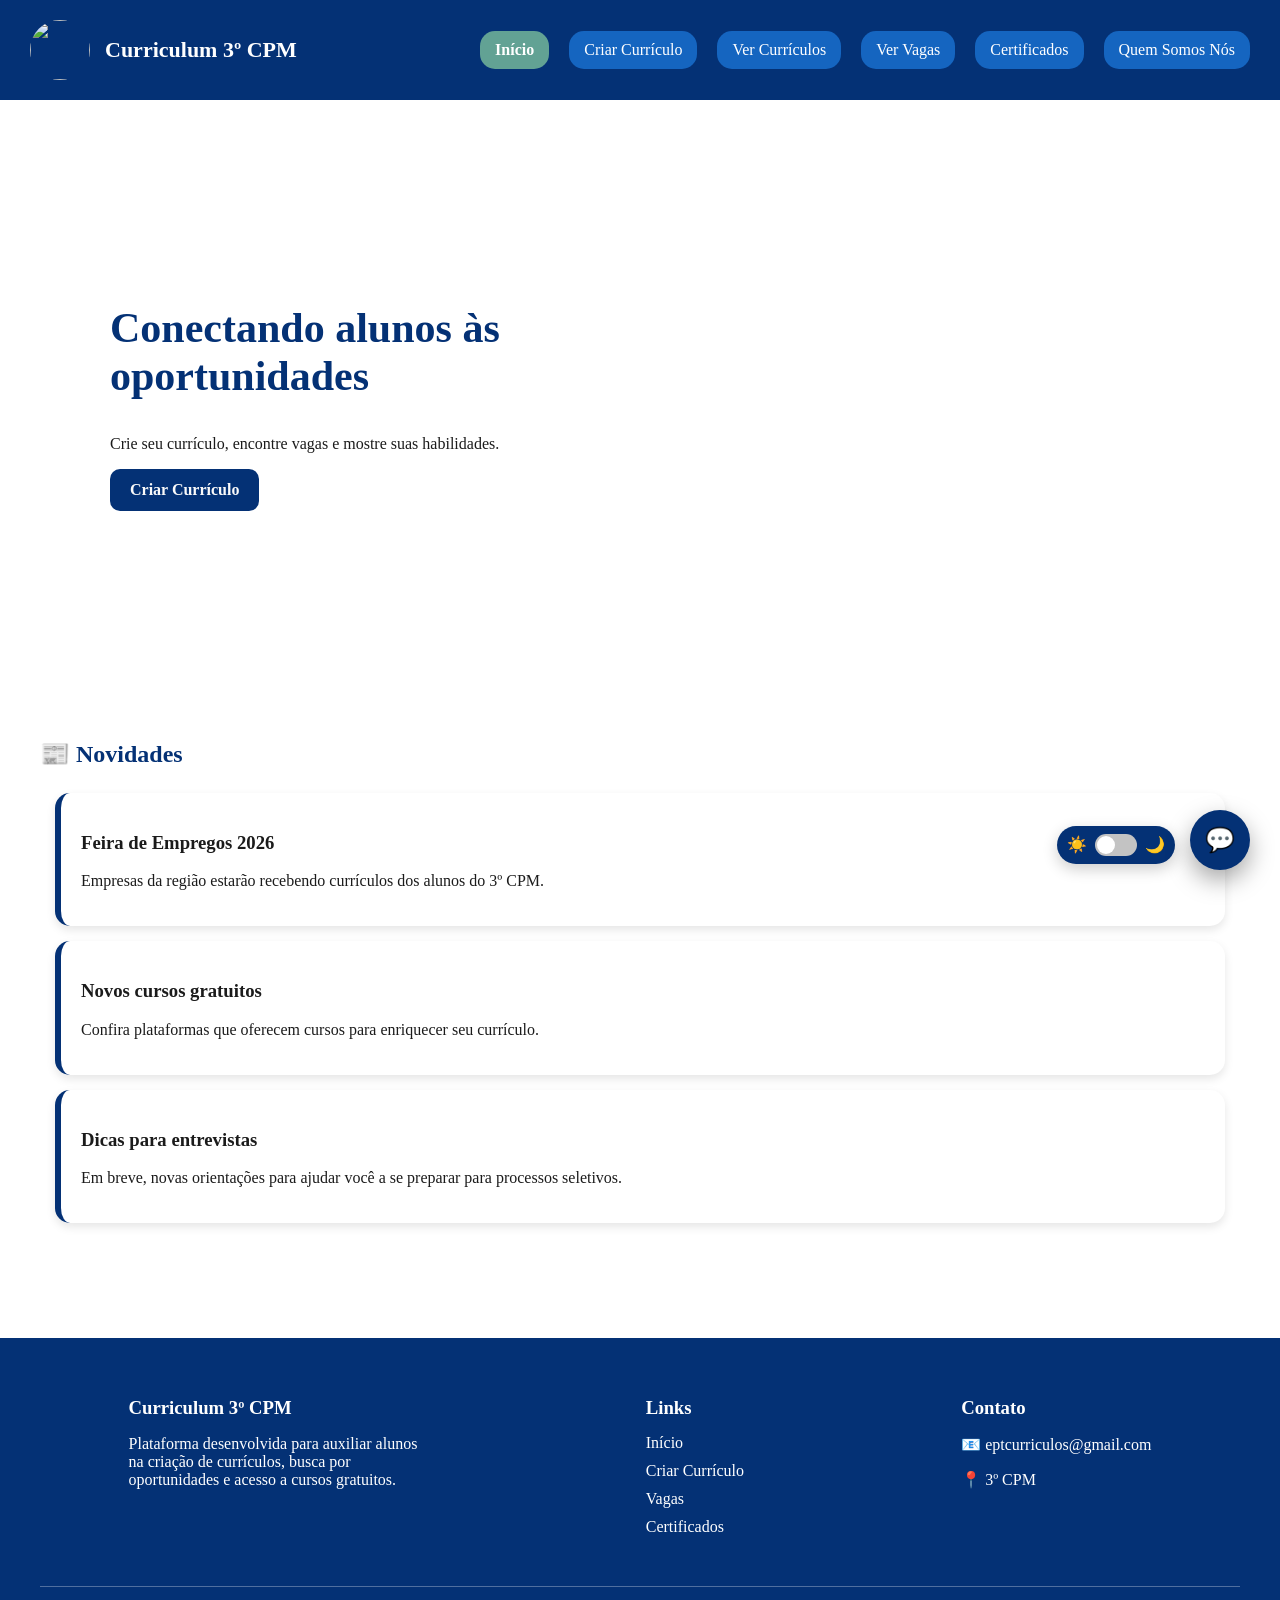
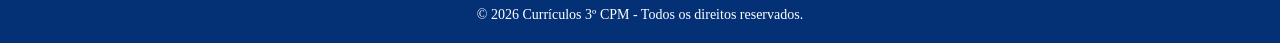
==== index.html @ 65f1f26a "- Alterações do site: Página quem somos nós Correção do chatbot Correção nome do site" ====
<!DOCTYPE html>
<html lang="en">
<head>
    <meta charset="UTF-8">
    <meta name="viewport" content="width=device-width, initial-scale=1.0">
    <title>Currículos Para Alunos 3cpm</title>
    <link rel="stylesheet" href="styles.css" />
</head>
  <body>
    <header>
      <nav>
        <div class="logo">
          <img src="https://encrypted-tbn0.gstatic.com/images?q=tbn:ANd9GcRnX9Qsb-XcUQ0ERW8JAWr9_ZJSJy-luXU40A&s">
          <p>Curriculum 3º CPM</p>
        </div>

        <div class="menu">
          <a class="ativo" href="index.html">Início</a>
          <a href="curriculo.html">Criar Currículo</a>
          <a href="vercurriculos.html">Ver Currículos</a>
          <a href="vagas.html">Ver Vagas</a>
          <a href="certificados.html">Certificados</a>
          <a href="quem-somos-nos.html">Quem Somos Nós</a>
        </div>
      </nav>
    </header>

    <main>
      <section class="banner">
        <div class="apresentacao">
          <h1>
            Conectando alunos às oportunidades
          </h1>

          <p>
            Crie seu currículo, encontre vagas e mostre suas habilidades.
          </p>

          <a 
          class="botao-criar-curriculo" href="curriculo.html"> Criar Currículo
          </a>
        </div>
      </section>

      <section class="novidades">
        <h2>📰 Novidades</h2>

        <article class="noticia">
          <h3>Feira de Empregos 2026</h3>
          <p>
            Empresas da região estarão recebendo currículos dos alunos do 3º CPM.
          </p>
        </article>

        <article class="noticia">
          <h3>Novos cursos gratuitos</h3>
          <p>
            Confira plataformas que oferecem cursos para enriquecer seu currículo.
          </p>
        </article>

        <article class="noticia">
          <h3>Dicas para entrevistas</h3>
          <p>
            Em breve, novas orientações para ajudar você a se preparar para processos seletivos.
          </p>
        </article>
      </section>
    </main>

    <footer>
      <div class="footer-container">
        <div class="footer-info">
          <h3>Curriculum 3º CPM</h3>
          <p>
            Plataforma desenvolvida para auxiliar alunos na criação de currículos,
            busca por oportunidades e acesso a cursos gratuitos.
          </p>
        </div>

        <div class="footer-links">
          <h3>Links</h3>
          <a href="index.html">Início</a>
          <a href="curriculo.html">Criar Currículo</a>
          <a href="vagas.html">Vagas</a>
          <a href="certificados.html">Certificados</a>
        </div>

        <div class="footer-contato">
          <h3>Contato</h3>
          <p>📧 eptcurriculos@gmail.com</p>
          <p>📍 3º CPM</p>
        </div>
      </div>

      <hr>

      <p class="copyright">
        © 2026 Currículos 3º CPM - Todos os direitos reservados.
      </p>
    </footer>

    <button class="theme-toggle" type="button" aria-label="Ativar modo escuro" aria-pressed="false">
      <span class="theme-icon" aria-hidden="true">☀️</span>
      <span class="theme-track" aria-hidden="true"><span class="theme-thumb"></span></span>
      <span class="theme-icon" aria-hidden="true">🌙</span>
    </button>
    <button class="chatbot"></button>
    <script src="chatbot.js"></script>
    <script src="main.js"></script>
  </body>
</html>
---- styles.css ----
body{
  margin:0;
  font-family: Georgia, serif;
  background:#ffffff;
  color:#1b1b1b;
  transition: background-color .3s, color .3s;
  overflow-x: hidden;
}

header {
  width: 100%;
}

/* nav ~~~~~~~~~~~~~~~~~~~~~~~~~~~~~~~~~~~~~~~~~~~~~~~~~~~~~~~~~~*/
nav{
  display:flex;
  justify-content:space-between;
  align-items:center;
  background:#043175;
  padding:15px 30px;
}

.logo{
  display:flex;
  align-items:center;
  gap:15px;
}

.logo img{
  width:60px;
  height:60px;
  border-radius:100%;
}

.logo p{
  color:white;
  font-size:22px;
  font-weight:bold;
}

.menu{
  display:flex;
  gap:20px;
}

.menu a{
  color:white;
  text-decoration:none;
  background:#1565c0;
  padding:10px 15px;
  border-radius:15px;
}

.menu a:hover{
  background:#62a294;
}

.menu a.ativo{
  background-color: #62a294;
  font-weight: bold;
}



/*~~~~~~~~~~~~~~~~~~~~~~~~~~~~~~~~~~~~~~~~~~~~~~~~~~~~~~~~~~~~~~~~~~~~*/

/* BANNER */
.banner{
  height:500px;
  background-image:url("https://www.folhadelondrina.com.br/img/Artigo-Destaque/3160000/Cornelio-Procopio-se-consolida-como-polo-regional-0316522800202202150851.jpg?xid=5674750");
  background-size:cover;
  background-position:center;
  display:flex;
  align-items:center;
  padding-left:80px;
}

.apresentacao{
  background:rgba(255, 255, 255, 0.723);
  padding:30px;
  border-radius:15px;
  width:400px;
}

.botao-criar-curriculo, .botao-criar-curriculo:visited {
  display: inline-block;
  background: #043175;
  color: rgb(250, 250, 250);
  border: none;
  padding: 12px 20px;
  border-radius: 10px;
  cursor: pointer;
  text-decoration: none;
  font-family: inherit;
  font-size: 1rem;
  font-weight: bold;
  transition: transform 0.3s, background-color 0.3s;
}


/*~~~~~~~~~~~~~~~~~~~~~~~~~~~~~~~~~~~~~~~~~~~~~~~~~~~~~~~~~~~~~~*/
/* SEÇÕES */
section{
  padding:40px;
}

.novidades article{
  background:white;
  padding:20px;
  margin:15px;
  border-radius:15px;
}

.curriculo{
  background:white;
  width: min(860px, calc(100% - 40px));
  margin: 40px auto;
  padding: 40px;
  border-radius:16px;
  box-sizing: border-box;
  box-shadow: 0 8px 28px rgba(4, 49, 117, .12);
  display:flex;
  flex-direction:column;
  gap:24px;
}

.curriculo h1{
  margin: 0;
}

.curriculo form {
  display: flex;
  flex-direction: column;
  width: 100%;
}

.curriculo label{
  margin: 0 0 8px;
  color: #252525;
  font-size: 16px;
  font-weight: 600;
}

.curriculo input,
.curriculo textarea{
  width: 100%;
  padding: 13px 14px;
  margin: 0 0 20px;
  border: 1px solid #b8c1cc;
  border-radius: 8px;
  box-sizing: border-box;
  font: inherit;
  color: #1b1b1b;
  background: #fff;
  transition: border-color .2s, box-shadow .2s;
}

.curriculo textarea{
  min-height: 150px;
  line-height: 1.5;
  resize: vertical;
}

.curriculo input:focus,
.curriculo textarea:focus{
  outline: none;
  border-color: #1565c0;
  box-shadow: 0 0 0 3px rgba(21, 101, 192, .15);
}

.curriculo input::placeholder,
.curriculo textarea::placeholder{
  color: #717985;
}

.curriculo button[type="submit"]{
  align-self: flex-start;
  min-width: 190px;
  margin-top: 4px;
  padding: 13px 24px;
  font: inherit;
  font-weight: 600;
}

input, textarea{
  padding:10px;
  border-radius:8px;
  border:1px solid #ccc;
  min-width: 100px;
}

@media (max-width: 600px){
  .curriculo{
    width: calc(100% - 24px);
    margin: 24px auto;
    padding: 24px 18px;
  }

  .curriculo h1{
    font-size: 32px;
  }

  .curriculo button[type="submit"]{
    width: 100%;
  }
}

.vagas{
  display:flex;
  gap:20px;
  flex-wrap:wrap;
}

.card{
  background:white;
  padding:20px;
  border-radius:15px;
  width:300px;
  max-width:100%;
  box-sizing:border-box;
}

.certificados{
  background:#043175;
  color:white;
  display: flex;
  justify-content: center;
  gap: 20px;
}

.cert{
  background:white;
  color:black;
  padding:20px;
  border-radius:15px;
}

/*~~~~~~~~~~~~~~~~~~~~~~~~~~~~~~~~~~~~~~~~~~~~~~~~~~~~~~~*/
/* CHATBOT */
.chatbot{
  position: fixed;
  right: 30px;
  bottom: 30px;
  width: 60px;
  height: 60px;
  border-radius: 50%;
  border: none;
  background: #043175;
  color: white;
  font-size: 28px;
  display: flex;
  justify-content: center;
  align-items: center;
  cursor: pointer;
  padding: 0;
  box-shadow: 0 5px 15px rgba(0,0,0,.2);
}

/*~~~~~~~~~~~~~~~~~~~~~~~~~~~~~~~~~~~~~~~~~~~~~~~~~~~~~~~~~~~*/
/* ================= FOOTER ================= */
footer{
  background-color: #043175;
  color: white;
  margin-top: 60px;
}

.footer-container{
  display: flex;
  justify-content: space-around;
  flex-wrap: wrap;
  padding: 40px;
  gap: 40px;
}

.footer-container div{
  max-width: 300px;
}

.footer-container h3{
  margin-bottom: 15px;
}

.footer-links{
  display: flex;
  flex-direction: column;
}

.footer-links a{
  color: white;
  text-decoration: none;
  margin-bottom: 10px;
}

.footer-links a:hover{
  color: #62a294;
}

footer hr{
  border: none;
  height: 1px;
  background-color: rgba(255,255,255,.3);
  margin: 0 40px;
}

.copyright{
  text-align: center;
  padding: 20px;
  margin: 0;
  font-size: 14px;
}

/*~~~~~~~~~~~~~~~~~~~~~~~~~~~~~~~~~~~~~~~~~~~~~~~~~~~~~~~~~~~~~~~~~~~*/
/*~~~~~~~~~~~~~~~~~~~~~~~~CARDS~~~~~~~~~~~~~~~~~~~~~~~~~~~~~~~~~~~~*/
.card{
  background: white;
  border-radius: 15px;
  padding: 25px;
  box-shadow: 0 5px 15px rgba(0,0,0,.1);
  transition: .3s;
  gap: 15px;
}

.card:hover{
  transform: translateY(-8px);
  box-shadow: 0 10px 25px rgba(0,0,0,.2);
}

.card h3{
  color:#043175;
}

.card p{
  color:#555;
  line-height:1.5;
}

.card a{
  display:inline-block;
  margin-top:15px;
  text-decoration:none;
  background:#043175;
  color:white;
  padding:10px 20px;
  border-radius:10px;
}

.card a:hover{
  background:#1565c0;
}

/* BOTÕES */
button{
  transition:.3s;
}

button:hover{
  transform:translateY(-3px);
}

/* títulos */
h1{
  color:#043175;
  font-size:42px;
}

h2{
  color:#043175;
  margin-bottom:25px;
}

/* NOVIDADES*/
.noticia{
  background: white;
  border-left: 6px solid #043175;
  padding: 20px;
  margin-bottom: 20px;
  border-radius: 12px;
  box-shadow: 0 4px 10px rgba(0,0,0,.1);
  transition: .3s;
}

.noticia:hover{
  transform: translateY(-5px);
}

/* dicas e cursos*/
.cards{
  display: flex;
  gap: 25px;
  flex-wrap: wrap;
  justify-content: center;
}

/* MODO CLARO / ESCURO */
.theme-toggle{
  position: fixed;
  right: 105px;
  bottom: 36px;
  z-index: 9998;
  display: flex;
  align-items: center;
  gap: 8px;
  background: #043175;
  color: #fff;
  border: none;
  border-radius: 999px;
  padding: 8px 10px;
  box-shadow: 0 5px 15px rgba(0,0,0,.2);
}

.theme-toggle:hover{
  transform: translateY(-3px);
}

.theme-icon{
  font-size: 16px;
  line-height: 1;
}

.theme-track{
  width: 42px;
  height: 22px;
  border-radius: 999px;
  background: #c3c3c3;
  position: relative;
  display: block;
}

.theme-thumb{
  width: 18px;
  height: 18px;
  border-radius: 50%;
  background: #fff;
  position: absolute;
  top: 2px;
  left: 2px;
  transition: left .3s, background-color .3s;
}

body.dark-mode{
  background: #212121;
  color: #f5f5f5;
}

body.dark-mode nav,
body.dark-mode footer,
body.dark-mode .certificados{
  background: #111827;
}

body.dark-mode .apresentacao,
body.dark-mode .novidades article,
body.dark-mode .curriculo,
body.dark-mode .card,
body.dark-mode .cert,
body.dark-mode .noticia{
  background: #2b2b2b;
  color: #f5f5f5;
}

body.dark-mode h1,
body.dark-mode h2,
body.dark-mode .card h3,
body.dark-mode .card p,
body.dark-mode .noticia p{
  color: #f5f5f5;
}

body.dark-mode input,
body.dark-mode textarea{
  background: #1f2937;
  color: #fff;
  border-color: #555;
}

body.dark-mode .curriculo label{
  color: #f5f5f5;
}

body.dark-mode .curriculo input::placeholder,
body.dark-mode .curriculo textarea::placeholder{
  color: #aeb7c4;
}

body.dark-mode .menu a,
body.dark-mode button,
body.dark-mode .card a{
  background: #374151;
}

body.dark-mode .menu a:hover,
body.dark-mode .menu a.ativo,
body.dark-mode .card a:hover{
  background: #62a294;
}

body.dark-mode .theme-toggle{
  background: #f5f5f5;
  color: #111827;
}

body.dark-mode .theme-track{
  background: #4d4d4d;
}

body.dark-mode .theme-thumb{
  left: 22px;
  background: #111827;
}

body.dark-mode #cb-panel{
  background: #F3ECD9;
  color: #1B2A3D;
}

body.dark-mode #cb-panel .cb-msg.bot{
  background: #E8DFC6;
  color: #1B2A3D;
}

body.dark-mode #cb-panel .cb-msg.user{
  background: #16223A;
  color: #F3ECD9;
}

body.dark-mode #cb-panel .cb-quick-replies button{
  background: #fff;
  color: #1B2A3D;
  border-color: #cabf9e;
}

body.dark-mode #cb-panel .cb-quick-replies button:hover{
  background: #043175;
  color: #fff;
  border-color: #043175;
}

body.dark-mode #cb-panel input{
  background: #fff;
  color: #1B2A3D;
  border-color: #cabf9e;
}

body.dark-mode #cb-panel #cb-send{
  background: #16223A;
  color: #fff;
}

/* ================= TELA DE LOGIN ================= */
.auth-area {
  display: flex;
  justify-content: space-around;
  align-items: center;
  flex-wrap: wrap;
  gap: 40px;
  max-width: 1200px;
  margin: 0 auto;
}

.auth-texto {
  max-width: 450px;
}

.auth-card {
  background: white;
  padding: 30px;
  border-radius: 15px;
  box-shadow: 0 5px 15px rgba(0,0,0,.1);
  width: 100%;
  max-width: 400px;
}

.auth-tabs {
  display: flex;
  gap: 10px;
  margin-bottom: 20px;
}

.auth-tab {
  flex: 1;
  background: #e2e8f0;
  color: #334155;
  border: none;
  padding: 10px;
  border-radius: 8px;
  cursor: pointer;
  font-weight: bold;
}

.auth-tab.ativo {
  background: #043175;
  color: white;
}

.auth-form {
  display: none;
  flex-direction: column;
  gap: 12px;
}

.auth-form.ativo {
  display: flex;
}

.auth-msg {
  margin-top: 10px;
  font-size: 14px;
  color: #1565c0;
  font-weight: bold;
  text-align: center;
}

/* Ajuste no modo escuro para o login */
body.dark-mode .auth-card {
  background: #2b2b2b;
}
body.dark-mode .auth-tab {
  background: #374151;
  color: #fff;
}
body.dark-mode .auth-tab.ativo {
  background: #62a294;
}

@media (max-width: 760px){
  nav{
    align-items:stretch;
    flex-direction:column;
    gap:14px;
    padding:14px 16px;
  }

  .logo{
    min-width:0;
    gap:12px;
  }

  .logo img{
    width:48px;
    height:48px;
    flex:0 0 auto;
  }

  .logo p{
    margin:0;
    font-size:20px;
  }

  .menu{
    display:grid;
    grid-template-columns:repeat(2, minmax(0, 1fr));
    gap:10px;
    width:100%;
  }

  .menu a{
    min-width:0;
    padding:10px 8px;
    text-align:center;
    overflow-wrap:anywhere;
  }

  .menu a:last-child:nth-child(odd){
    grid-column:1 / -1;
  }

  .banner{
    min-height:500px;
    height:auto;
    padding:40px 16px;
    box-sizing:border-box;
  }

  .apresentacao{
    width:100%;
    max-width:400px;
    padding:24px;
    box-sizing:border-box;
  }

  section{
    padding:28px 16px;
  }

  h1{
    font-size:clamp(32px, 10vw, 42px);
  }

  .vagas,
  .certificados{
    align-items:stretch;
    flex-direction:column;
  }

  .card,
  .cert{
    width:100%;
    box-sizing:border-box;
  }

  .footer-container{
    justify-content:flex-start;
    padding:32px 20px;
  }

  .footer-container div{
    width:100%;
    max-width:none;
  }

  footer hr{
    margin:0 20px;
  }
}
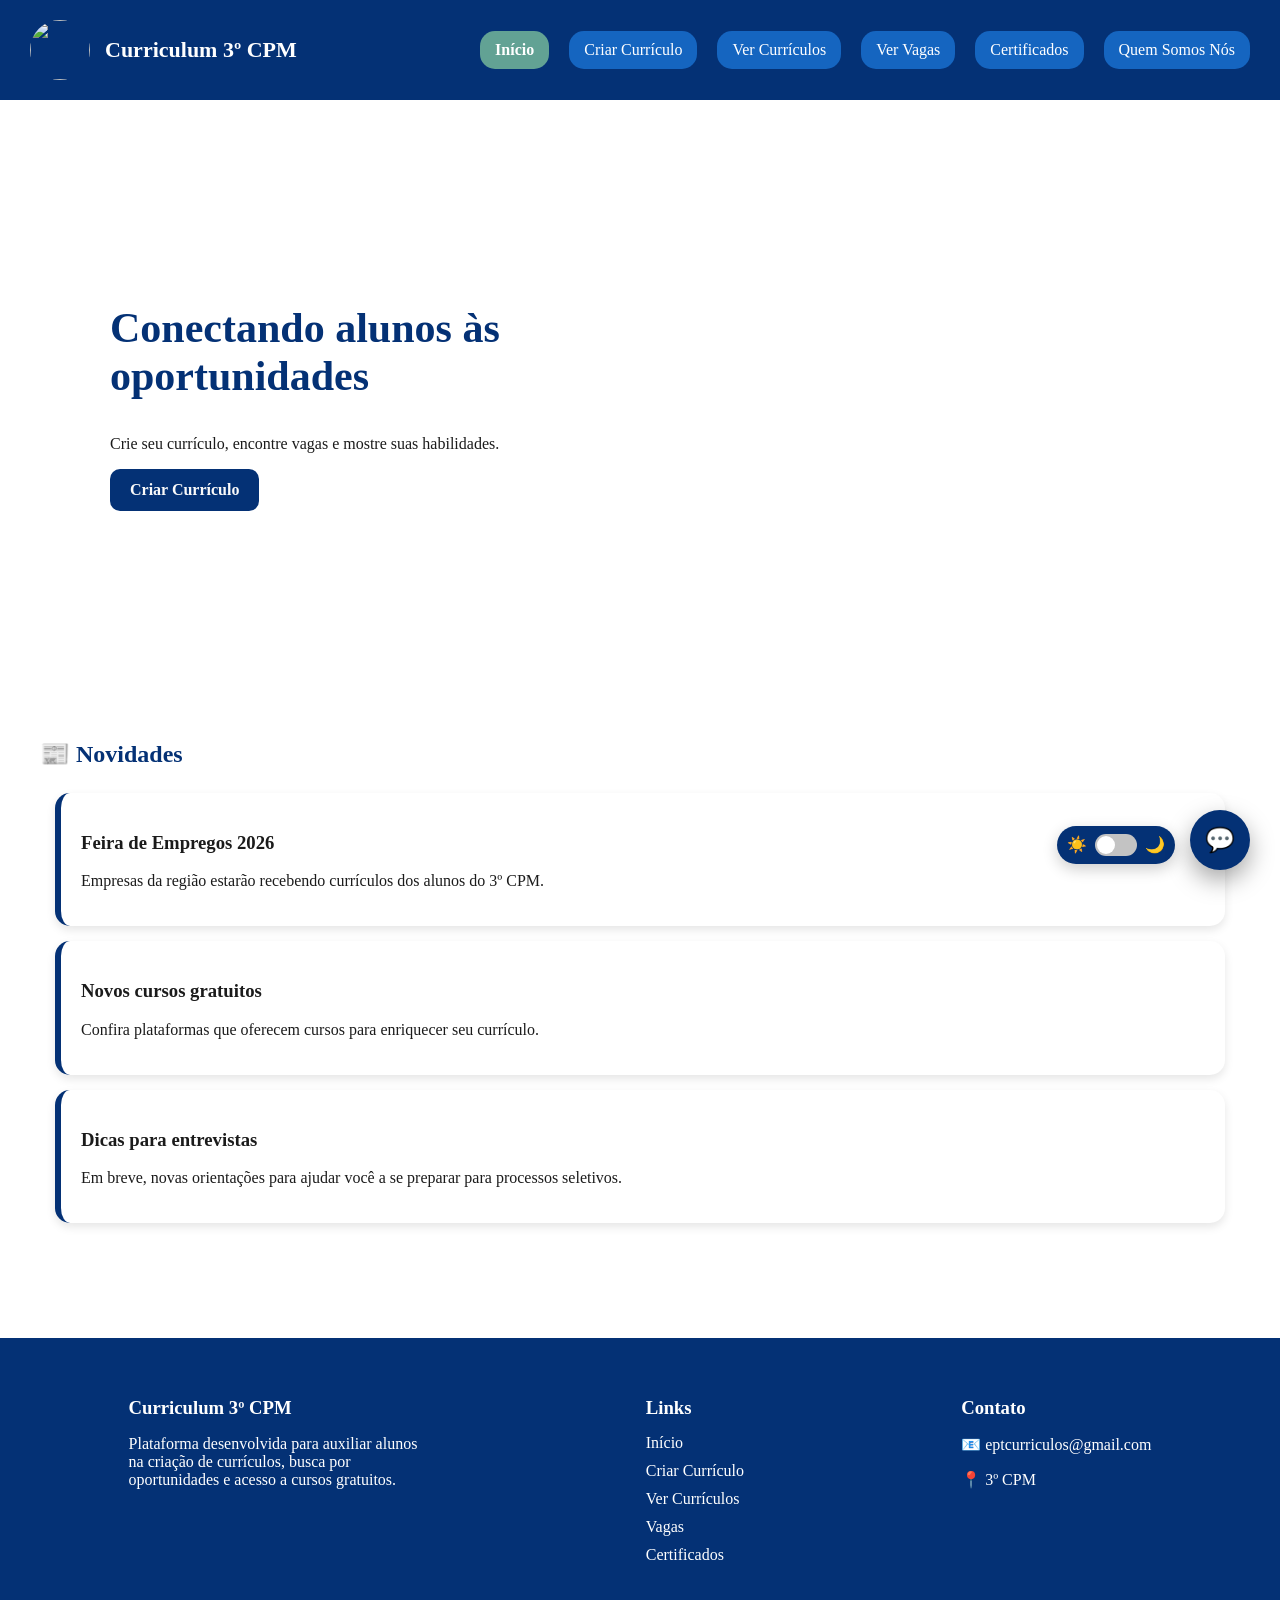
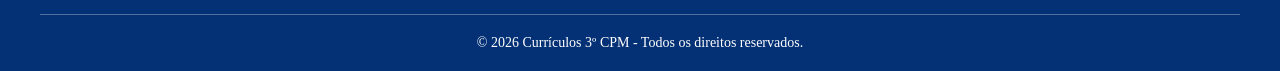
==== commit 2c5d23a0: "Resolve conflitos e atualiza navegação do site" ====
--- a/index.html
+++ b/index.html
@@ -36,9 +36,7 @@
             Crie seu currículo, encontre vagas e mostre suas habilidades.
           </p>
 
-          <a 
-          class="botao-criar-curriculo" href="curriculo.html"> Criar Currículo
-          </a>
+          <a class="botao-criar-curriculo" href="curriculo.html">Criar Currículo</a>
         </div>
       </section>
 
@@ -82,6 +80,7 @@
           <h3>Links</h3>
           <a href="index.html">Início</a>
           <a href="curriculo.html">Criar Currículo</a>
+          <a href="vercurriculos.html">Ver Currículos</a>
           <a href="vagas.html">Vagas</a>
           <a href="certificados.html">Certificados</a>
         </div>
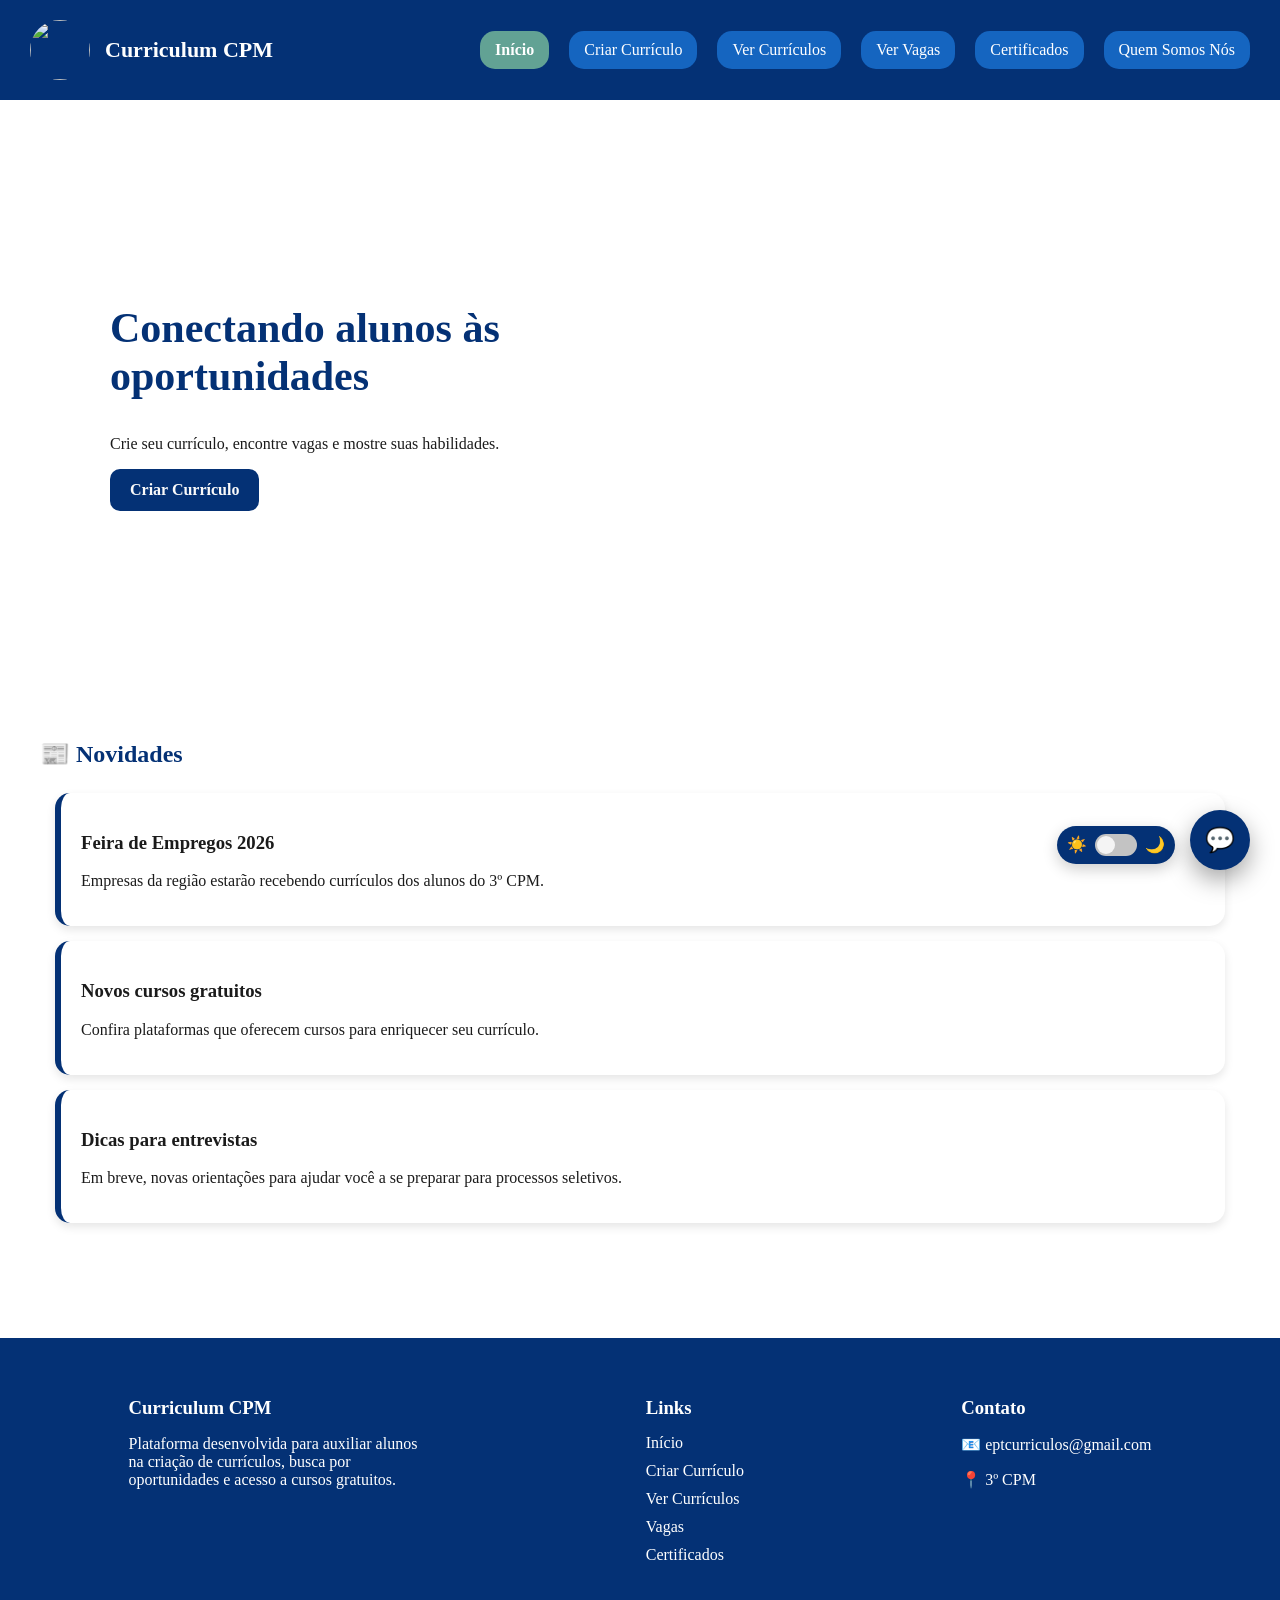
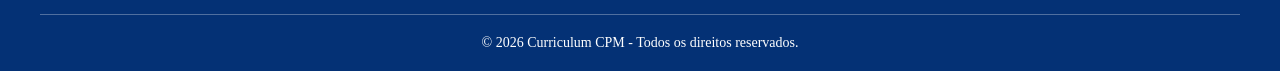
==== commit e52172ea: "Texto base na página de apresentação" ====
--- a/index.html
+++ b/index.html
@@ -4,14 +4,14 @@
     <meta charset="UTF-8">
     <meta name="viewport" content="width=device-width, initial-scale=1.0">
     <title>Currículos Para Alunos 3cpm</title>
-    <link rel="stylesheet" href="styles.css" />
+    <link rel="stylesheet" href="style.css" />
 </head>
   <body>
     <header>
       <nav>
         <div class="logo">
           <img src="https://encrypted-tbn0.gstatic.com/images?q=tbn:ANd9GcRnX9Qsb-XcUQ0ERW8JAWr9_ZJSJy-luXU40A&s">
-          <p>Curriculum 3º CPM</p>
+          <p>Curriculum CPM</p>
         </div>
 
         <div class="menu">
@@ -69,7 +69,7 @@
     <footer>
       <div class="footer-container">
         <div class="footer-info">
-          <h3>Curriculum 3º CPM</h3>
+          <h3>Curriculum CPM</h3>
           <p>
             Plataforma desenvolvida para auxiliar alunos na criação de currículos,
             busca por oportunidades e acesso a cursos gratuitos.
@@ -95,7 +95,7 @@
       <hr>
 
       <p class="copyright">
-        © 2026 Currículos 3º CPM - Todos os direitos reservados.
+        © 2026 Curriculum CPM - Todos os direitos reservados.
       </p>
     </footer>
 
--- a/style.css
+++ b/style.css
@@ -0,0 +1,720 @@
+body{
+  margin:0;
+  font-family: Georgia, serif;
+  background:#ffffffd0;
+  color:#1b1b1b;
+  transition: background-color .3s, color .3s;
+  overflow-x: hidden;
+}
+
+header {
+  width: 100%;
+}
+
+/* nav ~~~~~~~~~~~~~~~~~~~~~~~~~~~~~~~~~~~~~~~~~~~~~~~~~~~~~~~~~~*/
+nav{
+  display:flex;
+  justify-content:space-between;
+  align-items:center;
+  background:#043175;
+  padding:15px 30px;
+}
+
+.logo{
+  display:flex;
+  align-items:center;
+  gap:15px;
+}
+
+.logo img{
+  width:60px;
+  height:60px;
+  border-radius:100%;
+}
+
+.logo p{
+  color:white;
+  font-size:22px;
+  font-weight:bold;
+}
+
+.menu{
+  display:flex;
+  gap:20px;
+}
+
+.menu a{
+  color:white;
+  text-decoration:none;
+  background:#1565c0;
+  padding:10px 15px;
+  border-radius:15px;
+}
+
+.menu a:hover{
+  background:#62a294;
+}
+
+.menu a.ativo{
+  background-color: #62a294;
+  font-weight: bold;
+}
+
+
+
+/*~~~~~~~~~~~~~~~~~~~~~~~~~~~~~~~~~~~~~~~~~~~~~~~~~~~~~~~~~~~~~~~~~~~~*/
+
+/* BANNER */
+.banner{
+  height:500px;
+  background-image:url("https://www.folhadelondrina.com.br/img/Artigo-Destaque/3160000/Cornelio-Procopio-se-consolida-como-polo-regional-0316522800202202150851.jpg?xid=5674750");
+  background-size:cover;
+  background-position:center;
+  display:flex;
+  align-items:center;
+  padding-left:80px;
+}
+
+.apresentacao{
+  background:rgba(255, 255, 255, 0.723);
+  padding:30px;
+  border-radius:15px;
+  width:400px;
+}
+
+.botao-criar-curriculo, .botao-criar-curriculo:visited {
+  display: inline-block;
+  background: #043175;
+  color: rgb(250, 250, 250);
+  border: none;
+  padding: 12px 20px;
+  border-radius: 10px;
+  cursor: pointer;
+  text-decoration: none;
+  font-family: inherit;
+  font-size: 1rem;
+  font-weight: bold;
+  transition: transform 0.3s, background-color 0.3s;
+}
+
+
+/*~~~~~~~~~~~~~~~~~~~~~~~~~~~~~~~~~~~~~~~~~~~~~~~~~~~~~~~~~~~~~~*/
+/* SEÇÕES */
+section{
+  padding:40px;
+}
+
+.novidades article{
+  background:white;
+  padding:20px;
+  margin:15px;
+  border-radius:15px;
+}
+
+.curriculo{
+  background:white;
+  width: min(860px, calc(100% - 40px));
+  margin: 40px auto;
+  padding: 40px;
+  border-radius:16px;
+  box-sizing: border-box;
+  box-shadow: 0 8px 28px rgba(4, 49, 117, .12);
+  display:flex;
+  flex-direction:column;
+  gap:24px;
+}
+
+.curriculo h1{
+  margin: 0;
+}
+
+.curriculo form {
+  display: flex;
+  flex-direction: column;
+  width: 100%;
+}
+
+.curriculo label{
+  margin: 0 0 8px;
+  color: #252525;
+  font-size: 16px;
+  font-weight: 600;
+}
+
+.curriculo input,
+.curriculo textarea{
+  width: 100%;
+  padding: 13px 14px;
+  margin: 0 0 20px;
+  border: 1px solid #b8c1cc;
+  border-radius: 8px;
+  box-sizing: border-box;
+  font: inherit;
+  color: #1b1b1b;
+  background: #e7e4e4;
+  transition: border-color .2s, box-shadow .2s;
+}
+
+.curriculo textarea{
+  min-height: 150px;
+  line-height: 1.5;
+  resize: vertical;
+}
+
+.curriculo input:focus,
+.curriculo textarea:focus{
+  outline: none;
+  border-color: #1565c0;
+  box-shadow: 0 0 0 3px rgba(21, 101, 192, .15);
+}
+
+.curriculo input::placeholder,
+.curriculo textarea::placeholder{
+  color: #717985;
+}
+
+.curriculo button[type="submit"]{
+  align-self: flex-start;
+  min-width: 190px;
+  margin-top: 4px;
+  padding: 13px 24px;
+  font: inherit;
+  font-weight: 600;
+}
+
+input, textarea{
+  padding:10px;
+  border-radius:8px;
+  border:1px solid #ccc;
+  min-width: 100px;
+}
+
+@media (max-width: 600px){
+  .curriculo{
+    width: calc(100% - 24px);
+    margin: 24px auto;
+    padding: 24px 18px;
+  }
+
+  .curriculo h1{
+    font-size: 32px;
+  }
+
+  .curriculo button[type="submit"]{
+    width: 100%;
+  }
+}
+
+.vagas{
+  display:flex;
+  gap:20px;
+  flex-wrap:wrap;
+}
+
+.card{
+  background:white;
+  padding:20px;
+  border-radius:15px;
+  width:300px;
+  max-width:100%;
+  box-sizing:border-box;
+}
+
+.certificados{
+  background:#043175;
+  color:white;
+  display: flex;
+  justify-content: center;
+  gap: 20px;
+}
+
+.cert{
+  background:white;
+  color:black;
+  padding:20px;
+  border-radius:15px;
+}
+
+
+/*~~~~~~~~~~~~~~~~~~~~~~~~~~~~~~~~~~~~~~~~~~~~~~~~~~~~~~~*/
+/* CHATBOT */
+.chatbot{
+  position: fixed;
+  right: 30px;
+  bottom: 30px;
+  width: 60px;
+  height: 60px;
+  border-radius: 50%;
+  border: none;
+  background: #043175;
+  color: white;
+  font-size: 28px;
+  display: flex;
+  justify-content: center;
+  align-items: center;
+  cursor: pointer;
+  padding: 0;
+  box-shadow: 0 5px 15px rgba(0,0,0,.2);
+}
+
+/*~~~~~~~~~~~~~~~~~~~~~~~~~~~~~~~~~~~~~~~~~~~~~~~~~~~~~~~~~~~*/
+/* ================= FOOTER ================= */
+footer{
+  background-color: #043175;
+  color: white;
+  margin-top: 60px;
+}
+
+.footer-container{
+  display: flex;
+  justify-content: space-around;
+  flex-wrap: wrap;
+  padding: 40px;
+  gap: 40px;
+}
+
+.footer-container div{
+  max-width: 300px;
+}
+
+.footer-container h3{
+  margin-bottom: 15px;
+}
+
+.footer-links{
+  display: flex;
+  flex-direction: column;
+}
+
+.footer-links a{
+  color: white;
+  text-decoration: none;
+  margin-bottom: 10px;
+}
+
+.footer-links a:hover{
+  color: #62a294;
+}
+
+footer hr{
+  border: none;
+  height: 1px;
+  background-color: rgba(255,255,255,.3);
+  margin: 0 40px;
+}
+
+.copyright{
+  text-align: center;
+  padding: 20px;
+  margin: 0;
+  font-size: 14px;
+}
+
+/*~~~~~~~~~~~~~~~~~~~~~~~~~~~~~~~~~~~~~~~~~~~~~~~~~~~~~~~~~~~~~~~~~~~*/
+/*~~~~~~~~~~~~~~~~~~~~~~~~CARDS~~~~~~~~~~~~~~~~~~~~~~~~~~~~~~~~~~~~*/
+.card{
+  background: white;
+  border-radius: 15px;
+  padding: 25px;
+  box-shadow: 0 5px 15px rgba(0,0,0,.1);
+  transition: .3s;
+  gap: 15px;
+}
+
+.card:hover{
+  transform: translateY(-8px);
+  box-shadow: 0 10px 25px rgba(0,0,0,.2);
+}
+
+.card h3{
+  color:#043175;
+}
+
+.card p{
+  color:#555;
+  line-height:1.5;
+}
+
+.card a{
+  display:inline-block;
+  margin-top:15px;
+  text-decoration:none;
+  background:#043175;
+  color:white;
+  padding:10px 20px;
+  border-radius:10px;
+}
+
+.card a:hover{
+  background:#1565c0;
+}
+
+
+
+
+
+
+/* BOTÕES */
+button{
+  transition:.3s;
+}
+
+button:hover{
+  transform:translateY(-3px);
+}
+
+/* títulos */
+h1{
+  color:#043175;
+  font-size:42px;
+}
+
+h2{
+  color:#043175;
+  margin-bottom:25px;
+}
+
+/* NOVIDADES*/
+.noticia{
+  background: white;
+  border-left: 6px solid #043175;
+  padding: 20px;
+  margin-bottom: 20px;
+  border-radius: 12px;
+  box-shadow: 0 4px 10px rgba(0,0,0,.1);
+  transition: .3s;
+}
+
+.noticia:hover{
+  transform: translateY(-5px);
+}
+
+/* dicas e cursos*/
+.cards{
+  display: flex;
+  gap: 25px;
+  flex-wrap: wrap;
+  justify-content: center;
+}
+
+/* MODO CLARO / ESCURO */
+.theme-toggle{
+  position: fixed;
+  right: 105px;
+  bottom: 36px;
+  z-index: 9998;
+  display: flex;
+  align-items: center;
+  gap: 8px;
+  background: #043175;
+  color: #fff;
+  border: none;
+  border-radius: 999px;
+  padding: 8px 10px;
+  box-shadow: 0 5px 15px rgba(0,0,0,.2);
+}
+
+.theme-toggle:hover{
+  transform: translateY(-3px);
+}
+
+.theme-icon{
+  font-size: 16px;
+  line-height: 1;
+}
+
+.theme-track{
+  width: 42px;
+  height: 22px;
+  border-radius: 999px;
+  background: #c3c3c3;
+  position: relative;
+  display: block;
+}
+
+.theme-thumb{
+  width: 18px;
+  height: 18px;
+  border-radius: 50%;
+  background: #ffffffd0;
+  position: absolute;
+  top: 2px;
+  left: 2px;
+  transition: left .3s, background-color .3s;
+}
+
+body.dark-mode{
+  background: #212121;
+  color: #f5f5f5;
+}
+
+body.dark-mode nav,
+body.dark-mode footer,
+body.dark-mode .certificados{
+  background: #111827;
+}
+
+body.dark-mode .apresentacao,
+body.dark-mode .novidades article,
+body.dark-mode .curriculo,
+body.dark-mode .card,
+body.dark-mode .cert,
+body.dark-mode .noticia{
+  background: #2b2b2b;
+  color: #f5f5f5;
+}
+
+body.dark-mode h1,
+body.dark-mode h2,
+body.dark-mode .card h3,
+body.dark-mode .card p,
+body.dark-mode .noticia p{
+  color: #f5f5f5;
+}
+
+body.dark-mode input,
+body.dark-mode textarea{
+  background: #1f2937;
+  color: #dad4d4d0;
+  border-color: #555;
+}
+
+body.dark-mode .curriculo label{
+  color: #f5f5f5;
+}
+
+body.dark-mode .curriculo input::placeholder,
+body.dark-mode .curriculo textarea::placeholder{
+  color: #aeb7c4;
+}
+
+body.dark-mode .menu a,
+body.dark-mode button,
+body.dark-mode .card a{
+  background: #374151;
+}
+
+body.dark-mode .menu a:hover,
+body.dark-mode .menu a.ativo,
+body.dark-mode .card a:hover{
+  background: #62a294;
+}
+
+body.dark-mode .theme-toggle{
+  background: #f5f5f5;
+  color: #111827;
+}
+
+body.dark-mode .theme-track{
+  background: #4d4d4d;
+}
+
+body.dark-mode .theme-thumb{
+  left: 22px;
+  background: #111827;
+}
+
+body.dark-mode #cb-panel{
+  background: #F3ECD9;
+  color: #1B2A3D;
+}
+
+body.dark-mode #cb-panel .cb-msg.bot{
+  background: #E8DFC6;
+  color: #1B2A3D;
+}
+
+body.dark-mode #cb-panel .cb-msg.user{
+  background: #16223A;
+  color: #F3ECD9;
+}
+
+body.dark-mode #cb-panel .cb-quick-replies button{
+  background: #fff;
+  color: #1B2A3D;
+  border-color: #cabf9e;
+}
+
+body.dark-mode #cb-panel .cb-quick-replies button:hover{
+  background: #043175;
+  color: #fff;
+  border-color: #043175;
+}
+
+body.dark-mode #cb-panel input{
+  background: #fff;
+  color: #1B2A3D;
+  border-color: #cabf9e;
+}
+
+body.dark-mode #cb-panel #cb-send{
+  background: #16223A;
+  color: #fff;
+}
+
+/* ================= TELA DE LOGIN ================= */
+.auth-area {
+  display: flex;
+  justify-content: space-around;
+  align-items: center;
+  flex-wrap: wrap;
+  gap: 40px;
+  max-width: 1200px;
+  margin: 0 auto;
+}
+
+.auth-texto {
+  max-width: 450px;
+}
+
+.auth-card {
+  background: white;
+  padding: 30px;
+  border-radius: 15px;
+  box-shadow: 0 5px 15px rgba(0,0,0,.1);
+  width: 100%;
+  max-width: 400px;
+}
+
+.auth-tabs {
+  display: flex;
+  gap: 10px;
+  margin-bottom: 20px;
+}
+
+.auth-tab {
+  flex: 1;
+  background: #e2e8f0;
+  color: #334155;
+  border: none;
+  padding: 10px;
+  border-radius: 8px;
+  cursor: pointer;
+  font-weight: bold;
+}
+
+.auth-tab.ativo {
+  background: #043175;
+  color: white;
+}
+
+.auth-form {
+  display: none;
+  flex-direction: column;
+  gap: 12px;
+}
+
+.auth-form.ativo {
+  display: flex;
+}
+
+.auth-msg {
+  margin-top: 10px;
+  font-size: 14px;
+  color: #1565c0;
+  font-weight: bold;
+  text-align: center;
+}
+
+/* Ajuste no modo escuro para o login */
+body.dark-mode .auth-card {
+  background: #2b2b2b;
+}
+body.dark-mode .auth-tab {
+  background: #374151;
+  color: #fff;
+}
+body.dark-mode .auth-tab.ativo {
+  background: #62a294;
+}
+
+@media (max-width: 760px){
+  nav{
+    align-items:stretch;
+    flex-direction:column;
+    gap:14px;
+    padding:14px 16px;
+  }
+
+  .logo{
+    min-width:0;
+    gap:12px;
+  }
+
+  .logo img{
+    width:48px;
+    height:48px;
+    flex:0 0 auto;
+  }
+
+  .logo p{
+    margin:0;
+    font-size:20px;
+  }
+
+  .menu{
+    display:grid;
+    grid-template-columns:repeat(2, minmax(0, 1fr));
+    gap:10px;
+    width:100%;
+  }
+
+  .menu a{
+    min-width:0;
+    padding:10px 8px;
+    text-align:center;
+    overflow-wrap:anywhere;
+  }
+
+  .menu a:last-child:nth-child(odd){
+    grid-column:1 / -1;
+  }
+
+  .banner{
+    min-height:500px;
+    height:auto;
+    padding:40px 16px;
+    box-sizing:border-box;
+  }
+
+  .apresentacao{
+    width:100%;
+    max-width:400px;
+    padding:24px;
+    box-sizing:border-box;
+  }
+
+  section{
+    padding:28px 16px;
+  }
+
+  h1{
+    font-size:clamp(32px, 10vw, 42px);
+  }
+
+  .vagas,
+  .certificados{
+    align-items:stretch;
+    flex-direction:column;
+  }
+
+  .card,
+  .cert{
+    width:100%;
+    box-sizing:border-box;
+  }
+
+  .footer-container{
+    justify-content:flex-start;
+    padding:32px 20px;
+  }
+
+  .footer-container div{
+    width:100%;
+    max-width:none;
+  }
+
+  footer hr{
+    margin:0 20px;
+  }
+}
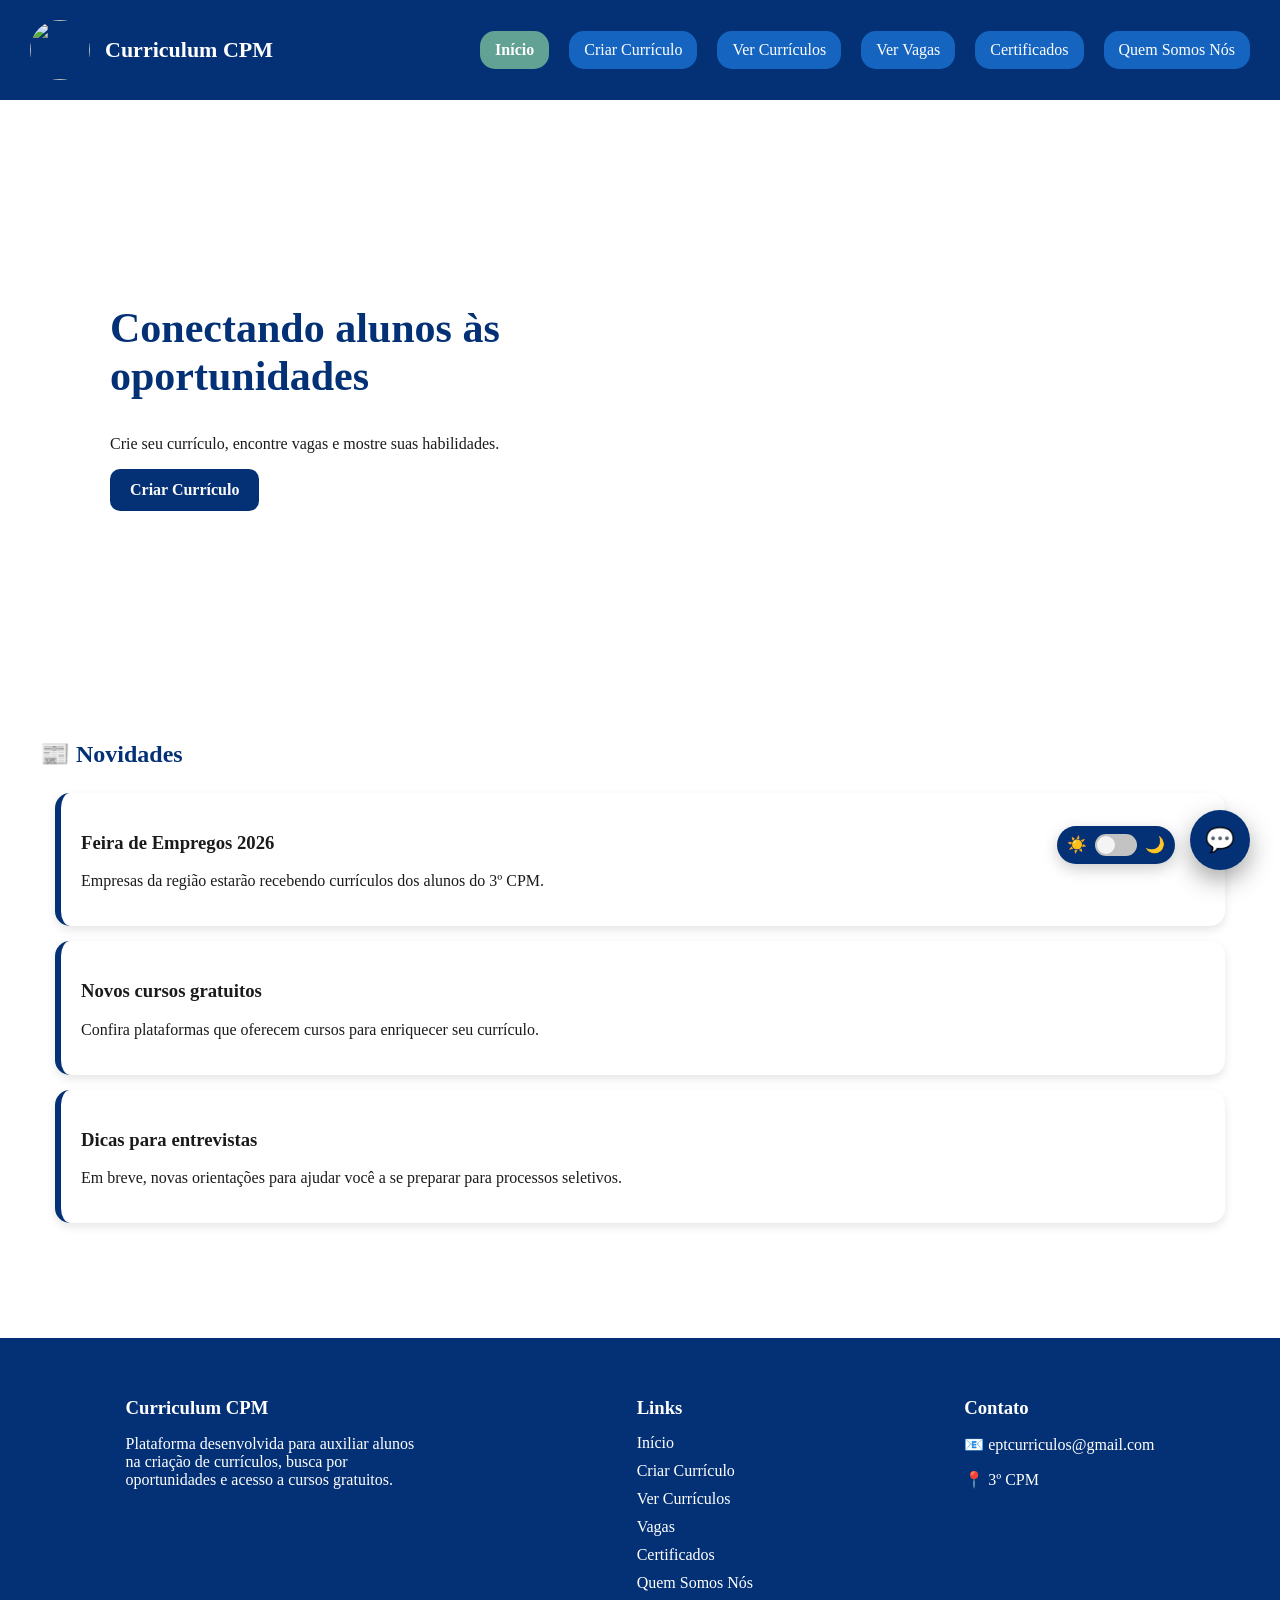
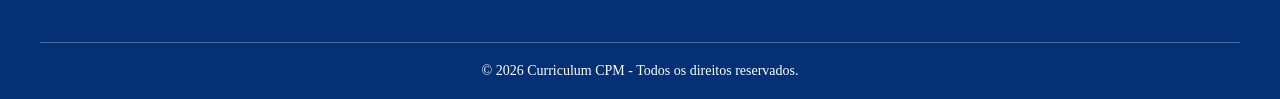
==== commit 79d683da: "link no footer principal" ====
--- a/index.html
+++ b/index.html
@@ -83,6 +83,7 @@
           <a href="vercurriculos.html">Ver Currículos</a>
           <a href="vagas.html">Vagas</a>
           <a href="certificados.html">Certificados</a>
+          <a href="quem-somos-nos.html">Quem Somos Nós</a>
         </div>
 
         <div class="footer-contato">
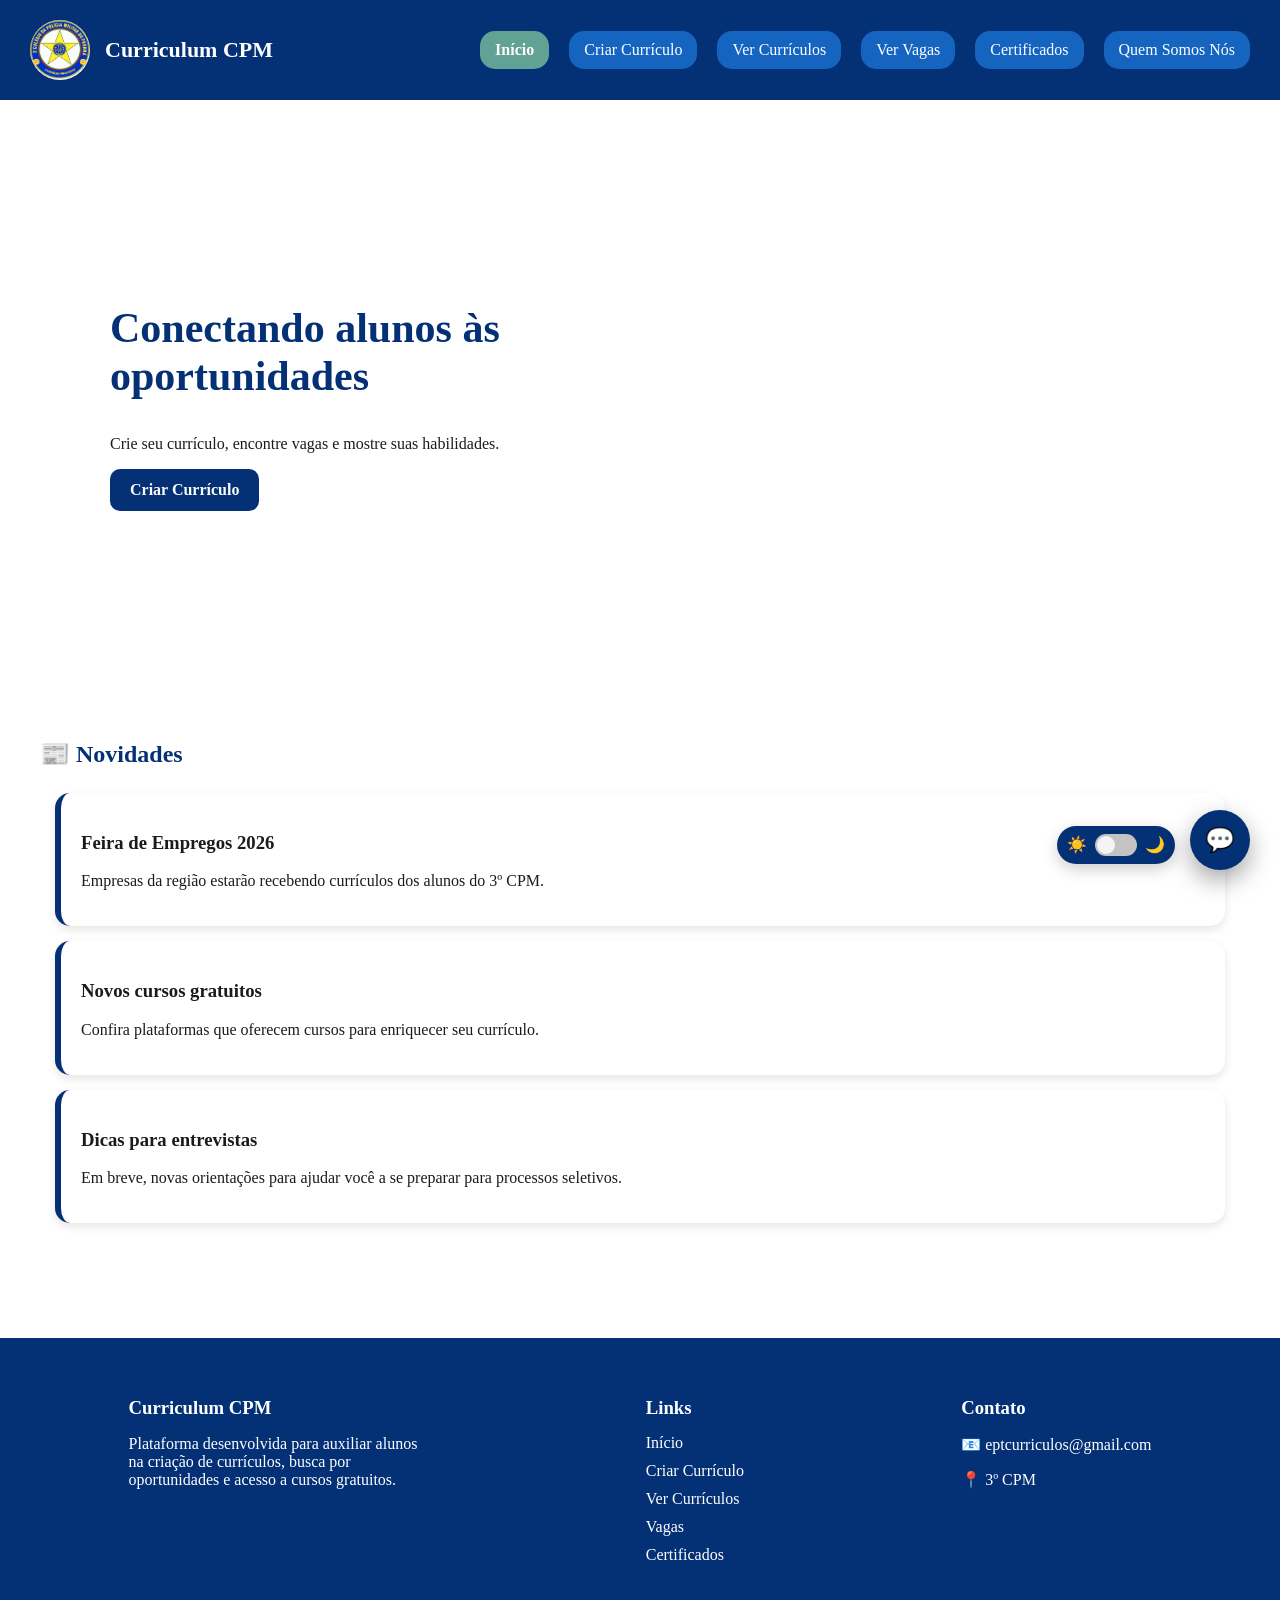
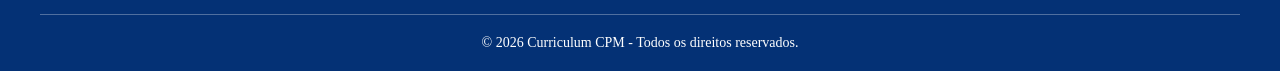
==== commit 645e0809: "Alterações visuais no site e no chatbot." ====
--- a/index.html
+++ b/index.html
@@ -1,21 +1,24 @@
 <!DOCTYPE html>
-<html lang="en">
+<html lang="pt-BR">
 <head>
     <meta charset="UTF-8">
     <meta name="viewport" content="width=device-width, initial-scale=1.0">
     <title>Currículos Para Alunos 3cpm</title>
-    <link rel="stylesheet" href="style.css" />
+    <link rel="stylesheet" href="css/styles.css" />
+  <link rel="stylesheet" href="css/site-chrome.css">
+  <link rel="stylesheet" href="css/inicio.css">
+  <link rel="stylesheet" href="css/chatbot.css">
 </head>
-  <body>
+  <body class="pagina-padrao">
     <header>
-      <nav>
+      <nav aria-label="Navegação principal">
         <div class="logo">
-          <img src="https://encrypted-tbn0.gstatic.com/images?q=tbn:ANd9GcRnX9Qsb-XcUQ0ERW8JAWr9_ZJSJy-luXU40A&s">
+          <img src="logo3cpm.png" alt="Logo do 3º CPM">
           <p>Curriculum CPM</p>
         </div>
 
         <div class="menu">
-          <a class="ativo" href="index.html">Início</a>
+          <a class="ativo" href="index.html" aria-current="page">Início</a>
           <a href="curriculo.html">Criar Currículo</a>
           <a href="vercurriculos.html">Ver Currículos</a>
           <a href="vagas.html">Ver Vagas</a>
@@ -83,7 +86,6 @@
           <a href="vercurriculos.html">Ver Currículos</a>
           <a href="vagas.html">Vagas</a>
           <a href="certificados.html">Certificados</a>
-          <a href="quem-somos-nos.html">Quem Somos Nós</a>
         </div>
 
         <div class="footer-contato">
@@ -105,8 +107,8 @@
       <span class="theme-track" aria-hidden="true"><span class="theme-thumb"></span></span>
       <span class="theme-icon" aria-hidden="true">🌙</span>
     </button>
-    <button class="chatbot"></button>
-    <script src="chatbot.js"></script>
-    <script src="main.js"></script>
+    <button class="chatbot" type="button" aria-label="Abrir chat de atendimento"></button>
+    <script src="js/chatbot.js"></script>
+    <script src="js/main.js"></script>
   </body>
 </html>
--- a/css/styles.css
+++ b/css/styles.css
@@ -0,0 +1,178 @@
+/* Estilos gerais e componentes usados nas páginas principais. Mantemos os padrões do navegador que já faziam parte do visual. */
+
+/* Define a fonte, o fundo e a cor do texto da página. */
+body {
+  margin: 0;
+  font-family: Georgia, serif;
+  background: #ffffffd0;
+  color: #1b1b1b;
+  transition: background-color .3s, color .3s;
+  overflow-x: hidden;
+}
+
+/* Mantém as cores, os espaços e o arredondamento do botão principal. */
+.botao-criar-curriculo,
+.botao-criar-curriculo:visited {
+  display: inline-block;
+  background: #043175;
+  color: rgb(250, 250, 250);
+  border: none;
+  padding: 12px 20px;
+  border-radius: 10px;
+  cursor: pointer;
+  text-decoration: none;
+  font-family: inherit;
+  font-size: 1rem;
+  font-weight: bold;
+  transition: transform 0.3s, background-color 0.3s;
+}
+
+/* Mantém o espaço interno das seções do site. */
+section {
+  padding: 40px;
+}
+
+/* Mantém a borda, o arredondamento e o tamanho mínimo dos campos. */
+input,
+textarea {
+  padding: 10px;
+  border-radius: 8px;
+  border: 1px solid #ccc;
+  min-width: 100px;
+}
+
+/* Define o tamanho e a aparência dos cards compartilhados entre páginas. */
+.card {
+  width: 300px;
+  max-width: 100%;
+  box-sizing: border-box;
+  background: white;
+  border-radius: 15px;
+  padding: 25px;
+  box-shadow: 0 5px 15px rgba(0,0,0,.1);
+  transition: .3s;
+  gap: 15px;
+}
+
+/* Mantém o efeito original quando o ponteiro passa sobre o elemento. */
+.card:hover {
+  transform: translateY(-8px);
+  box-shadow: 0 10px 25px rgba(0,0,0,.2);
+}
+
+/* Define o tamanho e a aparência dos cards compartilhados entre páginas. */
+.card h3 {
+  color: #043175;
+}
+
+/* Define o tamanho e a aparência dos cards compartilhados entre páginas. */
+.card p {
+  color: #555;
+  line-height: 1.5;
+}
+
+/* Define o tamanho e a aparência dos cards compartilhados entre páginas. */
+.card a {
+  display: inline-block;
+  margin-top: 15px;
+  text-decoration: none;
+  background: #043175;
+  color: white;
+  padding: 10px 20px;
+  border-radius: 10px;
+}
+
+/* Mantém o efeito original quando o ponteiro passa sobre o elemento. */
+.card a:hover {
+  background: #1565c0;
+}
+
+/* Mantém a transição dos botões ao interagir com eles. */
+button {
+  transition: .3s;
+}
+
+/* Mantém o efeito original quando o ponteiro passa sobre o elemento. */
+button:hover {
+  transform: translateY(-3px);
+}
+
+/* Define a cor e o tamanho dos títulos principais. */
+h1 {
+  color: #043175;
+  font-size: 42px;
+}
+
+/* Define a cor e a separação dos títulos de seção. */
+h2 {
+  color: #043175;
+  margin-bottom: 25px;
+}
+
+/* Organiza os cards lado a lado e permite a quebra de linha. */
+.cards {
+  display: flex;
+  gap: 25px;
+  flex-wrap: wrap;
+  justify-content: center;
+}
+
+/* Aplica as cores ou a posição original dos elementos quando o modo escuro está ativo. */
+body.dark-mode {
+  background: #212121;
+  color: #f5f5f5;
+}
+
+/* Aplica as cores ou a posição original dos elementos quando o modo escuro está ativo. */
+body.dark-mode .card {
+  background: #2b2b2b;
+  color: #f5f5f5;
+}
+
+/* Aplica as cores ou a posição original dos elementos quando o modo escuro está ativo. */
+body.dark-mode h1,
+body.dark-mode h2,
+body.dark-mode .card h3,
+body.dark-mode .card p {
+  color: #f5f5f5;
+}
+
+/* Aplica as cores ou a posição original dos elementos quando o modo escuro está ativo. */
+body.dark-mode input,
+body.dark-mode textarea {
+  background: #1f2937;
+  color: #dad4d4d0;
+  border-color: #555;
+}
+
+/* Aplica as cores ou a posição original dos elementos quando o modo escuro está ativo. */
+body.dark-mode button,
+body.dark-mode .card a {
+  background: #374151;
+}
+
+/* Aplica as cores ou a posição original dos elementos quando o modo escuro está ativo. */
+body.dark-mode .card a:hover {
+  background: #62a294;
+}
+
+/* Em telas de até 760 pixels, adapta a disposição sem mudar o conteúdo. */
+@media (max-width: 760px) {
+  /* Mantém o espaço interno das seções do site. */
+  section {
+    padding: 28px 16px;
+  }
+
+  /* Define a cor e o tamanho dos títulos principais. */
+  h1 {
+    font-size: clamp(32px, 10vw, 42px);
+  }
+
+  /* Define o tamanho e a aparência dos cards compartilhados entre páginas. */
+  .card {
+    width: 100%;
+    box-sizing: border-box;
+  }
+
+}
+
--- a/css/site-chrome.css
+++ b/css/site-chrome.css
@@ -0,0 +1,549 @@
+/* Cabeçalho, menu, logo, rodapé e botão de tema compartilhados.
+   pagina-padrao e pagina-complementar preservam as duas versões já existentes. */
+
+/* Mantém a largura e a posição do cabeçalho do site. */
+.pagina-padrao header {
+  width: 100%;
+}
+
+/* Alinha a logo e os links dentro da faixa de navegação. */
+.pagina-padrao nav,
+.site-chrome nav {
+  display: flex;
+  justify-content: space-between;
+  align-items: center;
+  background: #043175;
+  padding: 15px 30px;
+}
+
+/* Alinha a logomarca e o nome do site com os tamanhos originais. */
+.pagina-padrao .logo,
+.site-chrome .logo {
+  display: flex;
+  align-items: center;
+  gap: 15px;
+}
+
+/* Alinha a logomarca e o nome do site com os tamanhos originais. */
+.pagina-padrao .logo img,
+.site-chrome .logo img {
+  width: 60px;
+  height: 60px;
+}
+
+/* Mantém os detalhes próprios desta versão do componente. */
+.pagina-padrao .logo img {
+  border-radius: 100%;
+}
+
+/* Alinha a logomarca e o nome do site com os tamanhos originais. */
+.pagina-padrao .logo p {
+  color: white;
+  font-size: 22px;
+  font-weight: bold;
+}
+
+/* Organiza os links do menu e mantém a aparência da navegação. */
+.pagina-padrao .menu {
+  display: flex;
+  gap: 20px;
+}
+
+/* Organiza os links do menu e mantém a aparência da navegação. */
+.pagina-padrao .menu a {
+  color: white;
+  text-decoration: none;
+  background: #1565c0;
+  padding: 10px 15px;
+  border-radius: 15px;
+}
+
+/* Mantém o efeito original quando o ponteiro passa sobre o elemento. */
+.pagina-padrao .menu a:hover {
+  background: #62a294;
+}
+
+/* Destaca o link ou indicador que está selecionado no momento. */
+.pagina-padrao .menu a.ativo {
+  background-color: #62a294;
+  font-weight: bold;
+}
+
+/* Mantém as cores e o espaço do rodapé. */
+.pagina-padrao footer {
+  background-color: #043175;
+  color: white;
+  margin-top: 60px;
+}
+
+/* Distribui as colunas de informações, links e contato no rodapé. */
+.pagina-padrao .footer-container,
+.site-footer-standard .footer-container {
+  display: flex;
+  justify-content: space-around;
+  flex-wrap: wrap;
+  padding: 40px;
+  gap: 40px;
+}
+
+/* Distribui as colunas de informações, links e contato no rodapé. */
+.pagina-padrao .footer-container div,
+.site-footer-standard .footer-container div {
+  max-width: 300px;
+}
+
+/* Distribui as colunas de informações, links e contato no rodapé. */
+.pagina-padrao .footer-container h3 {
+  margin-bottom: 15px;
+}
+
+/* Organiza os links do rodapé e mantém seus espaçamentos. */
+.pagina-padrao .footer-links,
+.site-footer-standard .footer-links {
+  display: flex;
+  flex-direction: column;
+}
+
+/* Organiza os links do rodapé e mantém seus espaçamentos. */
+.pagina-padrao .footer-links a {
+  color: white;
+  text-decoration: none;
+  margin-bottom: 10px;
+}
+
+/* Mantém o efeito original quando o ponteiro passa sobre o elemento. */
+.pagina-padrao .footer-links a:hover,
+.site-footer-standard .footer-links a:hover {
+  color: #62a294;
+}
+
+/* Mantém as cores e o espaço do rodapé. */
+.pagina-padrao footer hr {
+  border: none;
+  height: 1px;
+  background-color: rgba(255,255,255,.3);
+  margin: 0 40px;
+}
+
+/* Mantém a posição e o tamanho do texto de direitos autorais. */
+.pagina-padrao .copyright,
+.site-footer-standard .copyright {
+  text-align: center;
+  padding: 20px;
+  margin: 0;
+  font-size: 14px;
+}
+
+/* Posiciona o botão de tema junto ao botão do chatbot. */
+.pagina-padrao .theme-toggle {
+  position: fixed;
+  right: 105px;
+  bottom: 36px;
+  z-index: 9998;
+  display: flex;
+  align-items: center;
+  gap: 8px;
+  background: #043175;
+  color: #fff;
+  border: none;
+  border-radius: 999px;
+  padding: 8px 10px;
+  box-shadow: 0 5px 15px rgba(0,0,0,.2);
+}
+
+/* Mantém o efeito original quando o ponteiro passa sobre o elemento. */
+.pagina-padrao .theme-toggle:hover {
+  transform: translateY(-3px);
+}
+
+/* Mantém os ícones de sol e lua no tamanho original. */
+.pagina-padrao .theme-icon {
+  font-size: 16px;
+  line-height: 1;
+}
+
+/* Desenha a trilha do botão de tema. */
+.pagina-padrao .theme-track {
+  width: 42px;
+  height: 22px;
+  border-radius: 999px;
+  background: #c3c3c3;
+  position: relative;
+  display: block;
+}
+
+/* Desenha a bolinha que muda de posição ao trocar o tema. */
+.pagina-padrao .theme-thumb {
+  width: 18px;
+  height: 18px;
+  border-radius: 50%;
+  background: #ffffffd0;
+  position: absolute;
+  top: 2px;
+  left: 2px;
+  transition: left .3s, background-color .3s;
+}
+
+/* Aplica as cores ou a posição original dos elementos quando o modo escuro está ativo. */
+body.pagina-padrao.dark-mode nav,
+body.pagina-padrao.dark-mode footer {
+  background: #111827;
+}
+
+/* Aplica as cores ou a posição original dos elementos quando o modo escuro está ativo. */
+body.pagina-padrao.dark-mode .menu a {
+  background: #374151;
+}
+
+/* Aplica as cores ou a posição original dos elementos quando o modo escuro está ativo. */
+body.pagina-padrao.dark-mode .menu a:hover,
+body.pagina-padrao.dark-mode .menu a.ativo {
+  background: #62a294;
+}
+
+/* Aplica as cores ou a posição original dos elementos quando o modo escuro está ativo. */
+body.pagina-padrao.dark-mode .theme-toggle {
+  background: #f5f5f5;
+  color: #111827;
+}
+
+/* Aplica as cores ou a posição original dos elementos quando o modo escuro está ativo. */
+body.pagina-padrao.dark-mode .theme-track {
+  background: #4d4d4d;
+}
+
+/* Aplica as cores ou a posição original dos elementos quando o modo escuro está ativo. */
+body.pagina-padrao.dark-mode .theme-thumb {
+  left: 22px;
+  background: #111827;
+}
+
+/* Em telas de até 760 pixels, adapta a disposição sem mudar o conteúdo. */
+@media (max-width: 760px) {
+  /* Alinha a logo e os links dentro da faixa de navegação. */
+  .pagina-padrao nav {
+    align-items: stretch;
+    flex-direction: column;
+    gap: 14px;
+    padding: 14px 16px;
+  }
+
+  /* Alinha a logomarca e o nome do site com os tamanhos originais. */
+  .pagina-padrao .logo {
+    min-width: 0;
+    gap: 12px;
+  }
+
+  /* Alinha a logomarca e o nome do site com os tamanhos originais. */
+  .pagina-padrao .logo img {
+    width: 48px;
+    height: 48px;
+    flex: 0 0 auto;
+  }
+
+  /* Alinha a logomarca e o nome do site com os tamanhos originais. */
+  .pagina-padrao .logo p {
+    margin: 0;
+    font-size: 20px;
+  }
+
+  /* Organiza os links do menu e mantém a aparência da navegação. */
+  .pagina-padrao .menu {
+    display: grid;
+    grid-template-columns: repeat(2, minmax(0, 1fr));
+    gap: 10px;
+    width: 100%;
+  }
+
+  /* Organiza os links do menu e mantém a aparência da navegação. */
+  .pagina-padrao .menu a {
+    min-width: 0;
+    padding: 10px 8px;
+    text-align: center;
+    overflow-wrap: anywhere;
+  }
+
+  /* Deixa o último link ocupar a linha inteira quando sobra uma posição no menu. */
+  .pagina-padrao .menu a:last-child:nth-child(odd) {
+    grid-column: 1 / -1;
+  }
+
+  /* Distribui as colunas de informações, links e contato no rodapé. */
+  .pagina-padrao .footer-container {
+    justify-content: flex-start;
+    padding: 32px 20px;
+  }
+
+  /* Distribui as colunas de informações, links e contato no rodapé. */
+  .pagina-padrao .footer-container div {
+    width: 100%;
+    max-width: none;
+  }
+
+  /* Mantém as cores e o espaço do rodapé. */
+  .pagina-padrao footer hr {
+    margin: 0 20px;
+  }
+
+}
+
+/* Posiciona o botão de tema junto ao botão do chatbot. */
+.pagina-complementar .theme-toggle {
+  position: fixed;
+  right: 105px;
+  bottom: 30px;
+  z-index: 9998;
+  display: inline-flex;
+  align-items: center;
+  gap: 7px;
+  min-height: 42px;
+  padding: 6px 9px;
+  color: #172033;
+  background: #fff;
+  border: 1px solid #cbd5e1;
+  border-radius: 999px;
+  box-shadow: 0 8px 22px rgba(0, 0, 0, .18);
+  cursor: pointer;
+}
+
+/* Desenha a trilha do botão de tema. */
+.pagina-complementar .theme-track {
+  display: inline-flex;
+  align-items: center;
+  width: 32px;
+  height: 18px;
+  padding: 2px;
+  background: #cbd5e1;
+  border-radius: 999px;
+}
+
+/* Desenha a bolinha que muda de posição ao trocar o tema. */
+.pagina-complementar .theme-thumb {
+  width: 14px;
+  height: 14px;
+  background: #fff;
+  border-radius: 50%;
+  transition: transform .2s ease;
+}
+
+/* Aplica as cores ou a posição original dos elementos quando o modo escuro está ativo. */
+body.pagina-complementar.dark-mode {
+  --fundo: #111827;
+  --branco: #1f2937;
+  --texto: #e5e7eb;
+  --texto-suave: #cbd5e1;
+  --linha: #475569;
+  --bg: #111827;
+  --surface: #1f2937;
+  --surface-soft: #263446;
+  --text: #e5e7eb;
+  --muted: #cbd5e1;
+  --line: #475569;
+}
+
+/* Aplica as cores ou a posição original dos elementos quando o modo escuro está ativo. */
+body.pagina-complementar.dark-mode .theme-toggle {
+  color: #f8fafc;
+  background: #1f2937;
+  border-color: #475569;
+}
+
+/* Aplica as cores ou a posição original dos elementos quando o modo escuro está ativo. */
+body.pagina-complementar.dark-mode .theme-track {
+  background: #1565c0;
+}
+
+/* Aplica as cores ou a posição original dos elementos quando o modo escuro está ativo. */
+body.pagina-complementar.dark-mode .theme-thumb {
+  transform: translateX(14px);
+}
+
+/* Em telas de até 600 pixels, adapta a disposição sem mudar o conteúdo. */
+@media (max-width: 600px) {
+  /* Posiciona o botão de tema junto ao botão do chatbot. */
+  .pagina-complementar .theme-toggle {
+    right: 88px;
+    bottom: 22px;
+  }
+
+}
+
+/* Define a fonte, o fundo e a cor do texto da página. */
+body.pagina-complementar {
+  display: block;
+  min-height: 100vh;
+  margin: 0;
+  font-family: Georgia, serif;
+  color: #1b1b1b;
+  background: #fff;
+  overflow-x: hidden;
+}
+
+/* Mantém a largura e a posição do cabeçalho do site. */
+header.site-chrome {
+  position: static;
+  z-index: auto;
+  width: 100%;
+  background: #043175;
+  box-shadow: none;
+}
+
+/* Alinha a logo e os links dentro da faixa de navegação. */
+.site-chrome nav {
+  width: auto;
+  max-width: none;
+  gap: 20px;
+  margin: 0;
+}
+
+/* Alinha a logomarca e o nome do site com os tamanhos originais. */
+.site-chrome .logo {
+  color: #fff;
+  font-size: 22px;
+  font-weight: bold;
+  text-decoration: none;
+  white-space: nowrap;
+}
+
+/* Alinha a logomarca e o nome do site com os tamanhos originais. */
+.site-chrome .logo img {
+  border: 0;
+  border-radius: 50%;
+  object-fit: cover;
+}
+
+/* Organiza os links do menu e mantém a aparência da navegação. */
+.site-chrome .menu {
+  display: flex;
+  flex-wrap: wrap;
+  justify-content: flex-end;
+  gap: 12px;
+}
+
+/* Mantém a transição dos botões ao interagir com eles. */
+.site-chrome .menu a,
+.site-chrome .menu button {
+  padding: 10px 15px;
+  color: #fff;
+  background: #1565c0;
+  border: 0;
+  border-radius: 15px;
+  font: inherit;
+  text-decoration: none;
+  cursor: pointer;
+}
+
+/* Mantém o efeito original quando o ponteiro passa sobre o elemento. */
+.site-chrome .menu a:hover,
+.site-chrome .menu a.ativo,
+.site-chrome .menu button:hover {
+  background: #62a294;
+}
+
+/* Mantém as cores e o espaço do rodapé. */
+.site-footer-standard {
+  margin-top: 60px;
+  color: #fff;
+  background: #043175;
+}
+
+/* Mantém as cores e o espaço do rodapé. */
+.site-footer-standard h3 {
+  margin: 0 0 15px;
+}
+
+/* Mantém as cores e o espaço do rodapé. */
+.site-footer-standard p {
+  margin: 0 0 10px;
+}
+
+/* Organiza os links do rodapé e mantém seus espaçamentos. */
+.site-footer-standard .footer-links a {
+  margin-bottom: 10px;
+  color: #fff;
+  text-decoration: none;
+}
+
+/* Mantém as cores e o espaço do rodapé. */
+.site-footer-standard hr {
+  height: 1px;
+  margin: 0 40px;
+  border: 0;
+  background: rgba(255,255,255,.3);
+}
+
+/* Aplica as cores ou a posição original dos elementos quando o modo escuro está ativo. */
+body.pagina-complementar.dark-mode {
+  color: #e5e7eb;
+  background: #1c1c1c;
+}
+
+/* Aplica as cores ou a posição original dos elementos quando o modo escuro está ativo. */
+body.pagina-complementar.dark-mode .site-footer-standard {
+  background: #061b42;
+}
+
+/* Em telas de até 760 pixels, adapta a disposição sem mudar o conteúdo. */
+@media (max-width: 760px) {
+  /* Alinha a logo e os links dentro da faixa de navegação. */
+  .site-chrome nav {
+    align-items: stretch;
+    flex-direction: column;
+    gap: 14px;
+    padding: 14px 16px;
+  }
+
+  /* Alinha a logomarca e o nome do site com os tamanhos originais. */
+  .site-chrome .logo {
+    min-width: 0;
+    gap: 12px;
+    white-space: normal;
+  }
+
+  /* Alinha a logomarca e o nome do site com os tamanhos originais. */
+  .site-chrome .logo img {
+    width: 48px;
+    height: 48px;
+    flex: 0 0 auto;
+  }
+
+  /* Organiza os links do menu e mantém a aparência da navegação. */
+  .site-chrome .menu {
+    display: grid;
+    grid-template-columns: repeat(2, minmax(0, 1fr));
+    gap: 10px;
+    width: 100%;
+  }
+
+  /* Mantém a transição dos botões ao interagir com eles. */
+  .site-chrome .menu a,
+  .site-chrome .menu button {
+    min-width: 0;
+    padding: 10px 8px;
+    text-align: center;
+    overflow-wrap: anywhere;
+  }
+
+  /* Deixa o último link ocupar a linha inteira quando sobra uma posição no menu. */
+  .site-chrome .menu > :last-child:nth-child(odd) {
+    grid-column: 1 / -1;
+  }
+
+  /* Distribui as colunas de informações, links e contato no rodapé. */
+  .site-footer-standard .footer-container {
+    justify-content: flex-start;
+    padding: 32px 20px;
+  }
+
+  /* Distribui as colunas de informações, links e contato no rodapé. */
+  .site-footer-standard .footer-container div {
+    width: 100%;
+    max-width: none;
+  }
+
+  /* Mantém as cores e o espaço do rodapé. */
+  .site-footer-standard hr {
+    margin: 0 20px;
+  }
+
+}
--- a/css/inicio.css
+++ b/css/inicio.css
@@ -0,0 +1,78 @@
+/* Estilos exclusivos do banner e das notícias da página inicial. */
+
+/* Mantém a imagem de fundo e posiciona a apresentação da página inicial. */
+.banner {
+  height: 500px;
+  background-image: url("https://www.folhadelondrina.com.br/img/Artigo-Destaque/3160000/Cornelio-Procopio-se-consolida-como-polo-regional-0316522800202202150851.jpg?xid=5674750");
+  background-size: cover;
+  background-position: center;
+  display: flex;
+  align-items: center;
+  padding-left: 80px;
+}
+
+/* Mantém a caixa de texto sobre a imagem da página inicial. */
+.apresentacao {
+  background: rgba(255, 255, 255, 0.723);
+  padding: 30px;
+  border-radius: 15px;
+  width: 400px;
+}
+
+/* Mantém o fundo e os espaços dos artigos de novidades. */
+.novidades article {
+  background: white;
+  padding: 20px;
+  margin: 15px;
+  border-radius: 15px;
+}
+
+/* Destaca cada notícia com a borda lateral e a sombra originais. */
+.noticia {
+  background: white;
+  border-left: 6px solid #043175;
+  padding: 20px;
+  margin-bottom: 20px;
+  border-radius: 12px;
+  box-shadow: 0 4px 10px rgba(0,0,0,.1);
+  transition: .3s;
+}
+
+/* Mantém o efeito original quando o ponteiro passa sobre o elemento. */
+.noticia:hover {
+  transform: translateY(-5px);
+}
+
+/* Aplica as cores ou a posição original dos elementos quando o modo escuro está ativo. */
+body.dark-mode .apresentacao,
+body.dark-mode .novidades article,
+body.dark-mode .noticia {
+  background: #2b2b2b;
+  color: #f5f5f5;
+}
+
+/* Aplica as cores ou a posição original dos elementos quando o modo escuro está ativo. */
+body.dark-mode .noticia p {
+  color: #f5f5f5;
+}
+
+/* Em telas de até 760 pixels, adapta a disposição sem mudar o conteúdo. */
+@media (max-width: 760px) {
+  /* Mantém a imagem de fundo e posiciona a apresentação da página inicial. */
+  .banner {
+    min-height: 500px;
+    height: auto;
+    padding: 40px 16px;
+    box-sizing: border-box;
+  }
+
+  /* Mantém a caixa de texto sobre a imagem da página inicial. */
+  .apresentacao {
+    width: 100%;
+    max-width: 400px;
+    padding: 24px;
+    box-sizing: border-box;
+  }
+
+}
+
--- a/css/chatbot.css
+++ b/css/chatbot.css
@@ -0,0 +1,336 @@
+/* Aparência do chatbot, antes escrita dentro do JavaScript. As cores, medidas e animações originais foram preservadas. */
+
+/* Mantém o preenchimento original do botão de abertura do chat. */
+.pagina-padrao .chatbot {
+  padding: 0;
+}
+
+/* Aplica as cores ou a posição original dos elementos quando o modo escuro está ativo. */
+body.pagina-padrao.dark-mode #cb-panel .cb-quick-replies button {
+  background: #fff;
+  color: #1B2A3D;
+  border-color: #cabf9e;
+}
+
+/* Aplica as cores ou a posição original dos elementos quando o modo escuro está ativo. */
+body.pagina-padrao.dark-mode #cb-panel .cb-quick-replies button:hover {
+  background: #043175;
+  color: #fff;
+  border-color: #043175;
+}
+
+/* Aplica as cores ou a posição original dos elementos quando o modo escuro está ativo. */
+body.pagina-padrao.dark-mode #cb-panel input {
+  background: #fff;
+  color: #1B2A3D;
+  border-color: #cabf9e;
+}
+
+/* Aplica as cores ou a posição original dos elementos quando o modo escuro está ativo. */
+body.pagina-padrao.dark-mode #cb-panel #cb-send {
+  background: #16223A;
+  color: #fff;
+}
+
+/* Posiciona e desenha o botão que abre e fecha a conversa. */
+#cb-toggle {
+  position: fixed;
+  bottom: 30px;
+  right: 30px;
+  z-index: 9999;
+  width: 60px;
+  height: 60px;
+  border-radius: 50%;
+  background: #043175;
+  border: none;
+  color: #fff;
+  box-shadow: 0 10px 24px rgba(0,0,0,0.35);
+  display: flex;
+  align-items: center;
+  justify-content: center;
+  font-size: 1.5rem;
+  cursor: pointer;
+  transition: transform .15s ease;
+  font-family: inherit;
+}
+
+/* Mantém o efeito original quando o ponteiro passa sobre o elemento. */
+#cb-toggle:hover {
+  transform: scale(1.06);
+}
+
+/* Alterna o ícone de conversa e o de fechar conforme o estado do botão. */
+#cb-toggle .cb-close-ic {
+  display: none;
+}
+
+/* Alterna o ícone de conversa e o de fechar conforme o estado do botão. */
+#cb-toggle.is-open .cb-chat-ic {
+  display: none;
+}
+
+/* Alterna o ícone de conversa e o de fechar conforme o estado do botão. */
+#cb-toggle.is-open .cb-close-ic {
+  display: block;
+}
+
+/* Mantém o tamanho, as cores e a animação da janela de conversa. */
+#cb-panel {
+  position: fixed;
+  bottom: 100px;
+  right: 30px;
+  z-index: 9999;
+  width: 340px;
+  max-width: calc(100vw - 32px);
+  height: 460px;
+  max-height: calc(100vh - 140px);
+  background: #F3ECD9;
+  color: #1B2A3D;
+  border-radius: 8px;
+  overflow: hidden;
+  display: flex;
+  flex-direction: column;
+  box-shadow: 0 20px 50px rgba(0,0,0,0.4);
+  opacity: 0;
+  transform: translateY(14px) scale(0.98);
+  pointer-events: none;
+  transition: opacity .18s ease, transform .18s ease;
+  font-family: -apple-system, BlinkMacSystemFont, 'Segoe UI', Arial, sans-serif;
+}
+
+/* Exibe a janela do chatbot quando o JavaScript adiciona a classe open. */
+#cb-panel.open {
+  opacity: 1;
+  transform: translateY(0) scale(1);
+  pointer-events: auto;
+}
+
+/* Organiza o nome da assistente e o indicador no topo do chat. */
+.cb-head {
+  background: #16223A;
+  color: #fff;
+  padding: 14px 16px;
+  display: flex;
+  align-items: center;
+  gap: 10px;
+  font-size: 0.85rem;
+  border-bottom: 3px solid #043175;
+}
+
+/* Organiza o nome da assistente e o indicador no topo do chat. */
+.cb-head .cb-dot {
+  width: 8px;
+  height: 8px;
+  border-radius: 50%;
+  background: #5fbf7a;
+  flex-shrink: 0;
+}
+
+/* Organiza o nome da assistente e o indicador no topo do chat. */
+.cb-head strong {
+  display: block;
+  font-size: 0.95rem;
+}
+
+/* Organiza o nome da assistente e o indicador no topo do chat. */
+.cb-head small {
+  opacity: 0.7;
+}
+
+/* Organiza as mensagens e permite rolar somente o histórico da conversa. */
+.cb-body {
+  flex: 1;
+  overflow-y: auto;
+  padding: 14px 14px 6px;
+  display: flex;
+  flex-direction: column;
+  gap: 10px;
+  font-size: 0.88rem;
+}
+
+/* Mantém o formato do balão e as quebras de linha das mensagens. */
+.cb-msg {
+  max-width: 86%;
+  padding: 9px 12px;
+  border-radius: 10px;
+  line-height: 1.4;
+  white-space: pre-line;
+}
+
+/* Alinha as respostas da assistente à esquerda com o fundo original. */
+.cb-msg.bot {
+  background: #E8DFC6;
+  align-self: flex-start;
+  border-bottom-left-radius: 2px;
+}
+
+/* Alinha as mensagens da pessoa à direita com suas cores originais. */
+.cb-msg.user {
+  background: #16223A;
+  color: #F3ECD9;
+  align-self: flex-end;
+  border-bottom-right-radius: 2px;
+}
+
+/* Organiza as três bolinhas que indicam que a resposta está sendo preparada. */
+.cb-typing {
+  display: flex;
+  align-items: center;
+  gap: 4px;
+  padding: 12px 14px;
+}
+
+/* Organiza as três bolinhas que indicam que a resposta está sendo preparada. */
+.cb-typing span {
+  width: 6px;
+  height: 6px;
+  border-radius: 50%;
+  background: #8a7f64;
+  opacity: 0.4;
+  animation: cb-blink 1.2s infinite ease-in-out;
+}
+
+/* Atrasa esta bolinha para criar a sequência da animação. */
+.cb-typing span:nth-child(2) {
+  animation-delay: 0.2s;
+}
+
+/* Atrasa esta bolinha para criar a sequência da animação. */
+.cb-typing span:nth-child(3) {
+  animation-delay: 0.4s;
+}
+
+/* Alterna a posição e a transparência das bolinhas durante a digitação. */
+@keyframes cb-blink {
+  /* Alterna a posição e a transparência das bolinhas durante a digitação. */
+  0%,
+  80%,
+  100% {
+    opacity: 0.3;
+    transform: translateY(0);
+  }
+
+  /* Alterna a posição e a transparência das bolinhas durante a digitação. */
+  40% {
+    opacity: 1;
+    transform: translateY(-3px);
+  }
+
+}
+
+/* Organiza os botões e links de resposta com o mesmo espaçamento. */
+.cb-quick-replies {
+  display: flex;
+  flex-direction: column;
+  gap: 6px;
+  margin-top: 2px;
+}
+
+/* Organiza os botões e links de resposta com o mesmo espaçamento. */
+.cb-quick-replies button,
+.cb-quick-replies a {
+  text-align: left;
+  background: #fff;
+  border: 1px solid #cabf9e;
+  border-radius: 6px;
+  padding: 8px 10px;
+  font-size: .85rem;
+  color: #1B2A3D;
+  cursor: pointer;
+  font-family: inherit;
+}
+
+/* Organiza os botões e links de resposta com o mesmo espaçamento. */
+.cb-quick-replies a {
+  display: block;
+  text-decoration: none;
+}
+
+/* Mantém o efeito original quando o ponteiro passa sobre o elemento. */
+.cb-quick-replies button:hover,
+.cb-quick-replies a:hover {
+  background: #043175;
+  border-color: #043175;
+}
+
+/* Mantém o efeito original quando o ponteiro passa sobre o elemento. */
+.cb-quick-replies a:hover {
+  color: #fff;
+}
+
+/* Alinha o campo de mensagem e o botão de envio na base do chat. */
+.cb-input-row {
+  display: flex;
+  gap: 8px;
+  padding: 10px 12px 12px;
+  border-top: 1px solid #E8DFC6;
+  background: #F3ECD9;
+}
+
+/* Alinha o campo de mensagem e o botão de envio na base do chat. */
+.cb-input-row input {
+  flex: 1;
+  border: 1px solid #cabf9e;
+  border-radius: 20px;
+  padding: 9px 14px;
+  font-size: 0.85rem;
+  font-family: inherit;
+}
+
+/* Mostra o foco para quem usa o teclado e mantém a indicação de interação. */
+.cb-input-row input:focus-visible,
+#cb-toggle:focus-visible,
+.cb-quick-replies button:focus-visible {
+  outline: 2px solid #043175;
+  outline-offset: 2px;
+}
+
+/* Alinha o campo de mensagem e o botão de envio na base do chat. */
+.cb-input-row button {
+  background: #16223A;
+  color: #fff;
+  border: none;
+  border-radius: 50%;
+  width: 38px;
+  height: 38px;
+  flex-shrink: 0;
+  font-size: 1rem;
+  cursor: pointer;
+  padding: 0;
+  display: flex;
+  align-items: center;
+  justify-content: center;
+  line-height: 1;
+  transform: none;
+}
+
+/* Mantém o efeito original quando o ponteiro passa sobre o elemento. */
+.cb-input-row button:hover {
+  background: #B23A2F;
+  transform: none;
+}
+
+/* Mantém a aparência da orientação abaixo do campo de mensagem. */
+.cb-note {
+  font-size: 0.62rem;
+  text-align: center;
+  color: #7a6f57;
+  padding: 0 12px 10px;
+}
+
+/* Reduz os movimentos quando essa preferência está ativada no dispositivo. */
+@media (prefers-reduced-motion: reduce) {
+  /* Posiciona e desenha o botão que abre e fecha a conversa. */
+  #cb-panel,
+  #cb-toggle {
+    transition: none !important;
+  }
+
+  /* Organiza as três bolinhas que indicam que a resposta está sendo preparada. */
+  .cb-typing span {
+    animation: none !important;
+    opacity: 0.6;
+  }
+
+}
+
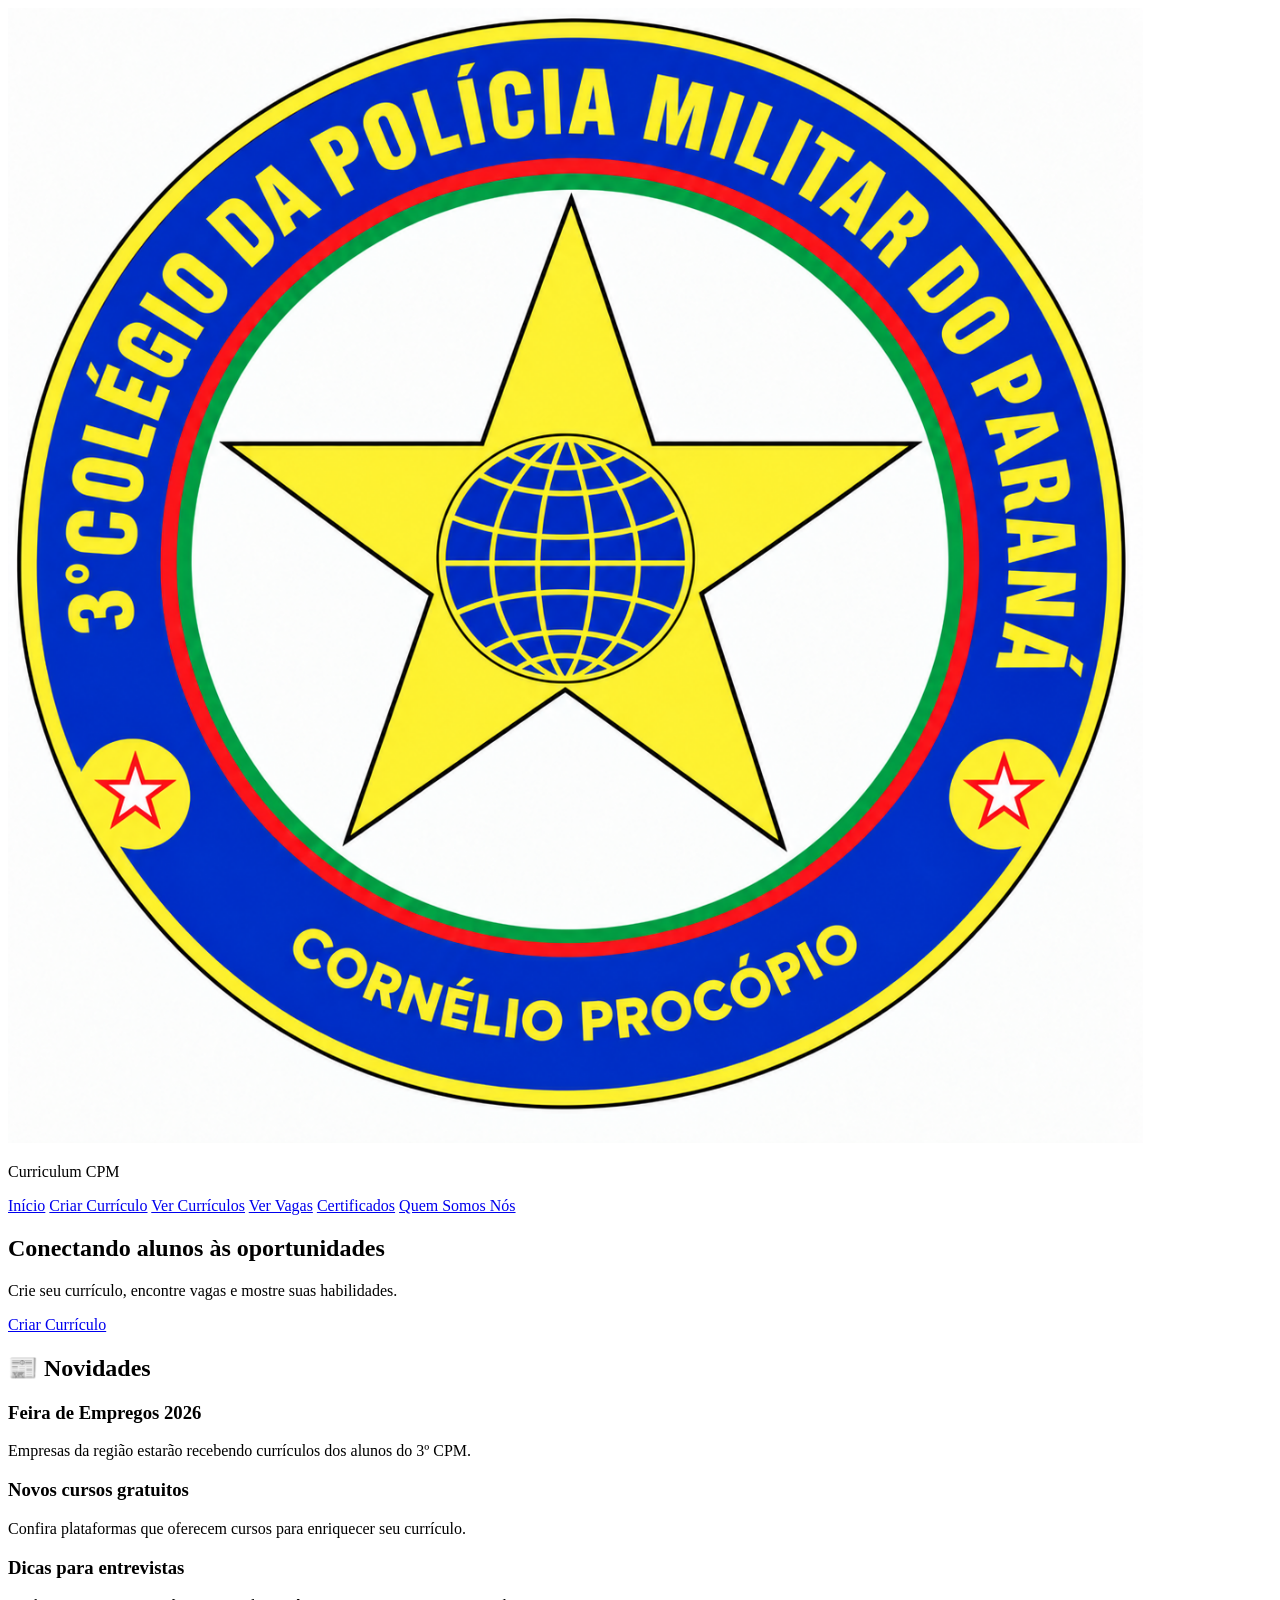
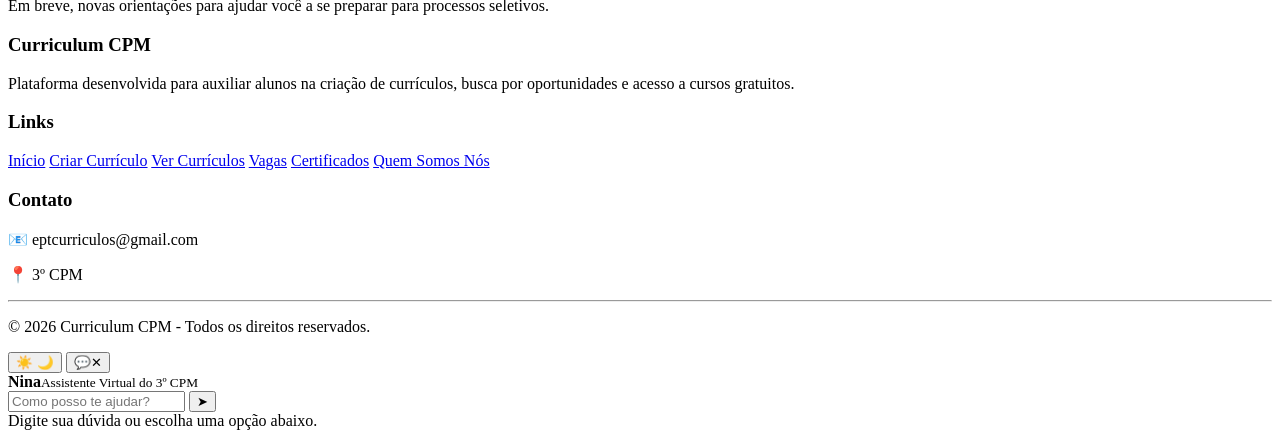
==== commit 5e1855eb: "Merge branch 'main' into alteracoes-apresentacao" ====
--- a/index.html
+++ b/index.html
@@ -1,13 +1,10 @@
 <!DOCTYPE html>
-<html lang="pt-BR">
+<html lang="en">
 <head>
     <meta charset="UTF-8">
     <meta name="viewport" content="width=device-width, initial-scale=1.0">
     <title>Currículos Para Alunos 3cpm</title>
-    <link rel="stylesheet" href="css/styles.css" />
-  <link rel="stylesheet" href="css/site-chrome.css">
-  <link rel="stylesheet" href="css/inicio.css">
-  <link rel="stylesheet" href="css/chatbot.css">
+    <link rel="stylesheet" href="style.css" />
 </head>
   <body class="pagina-padrao">
     <header>
@@ -86,6 +83,7 @@
           <a href="vercurriculos.html">Ver Currículos</a>
           <a href="vagas.html">Vagas</a>
           <a href="certificados.html">Certificados</a>
+          <a href="quem-somos-nos.html">Quem Somos Nós</a>
         </div>
 
         <div class="footer-contato">
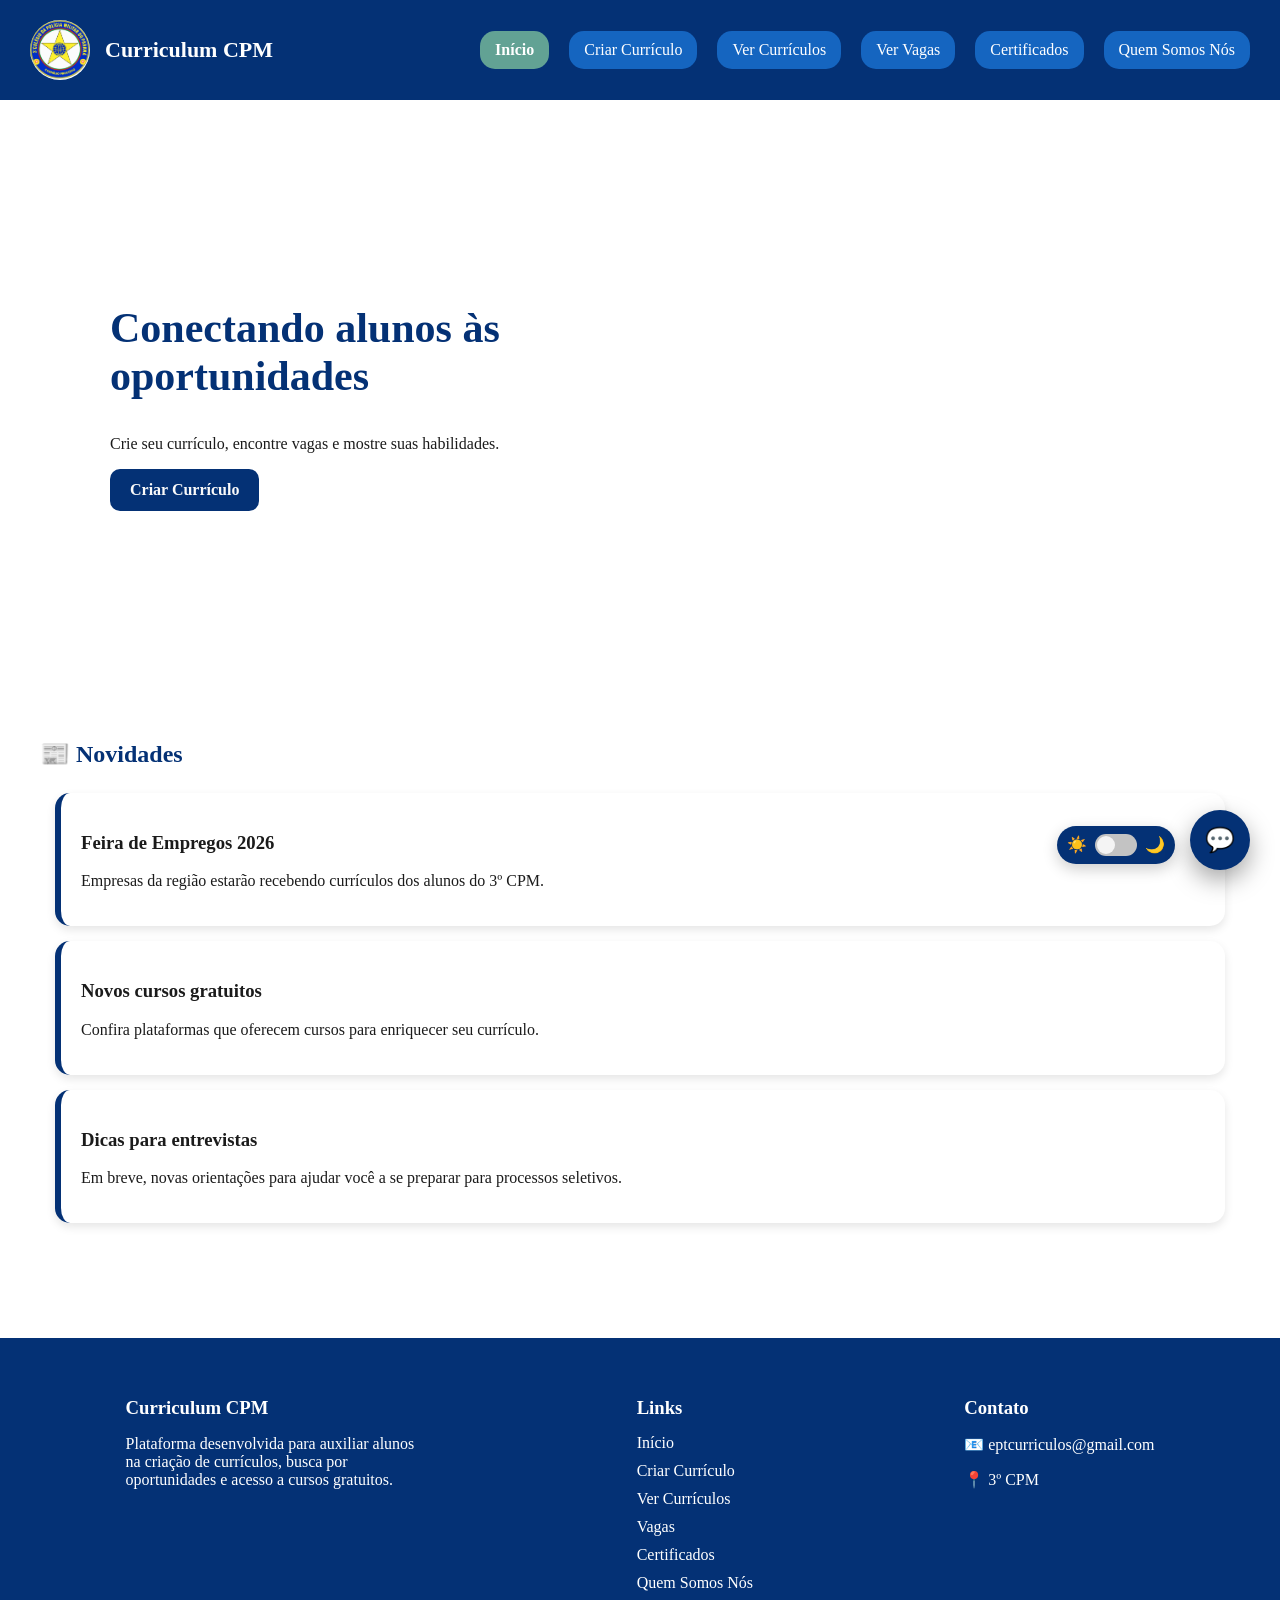
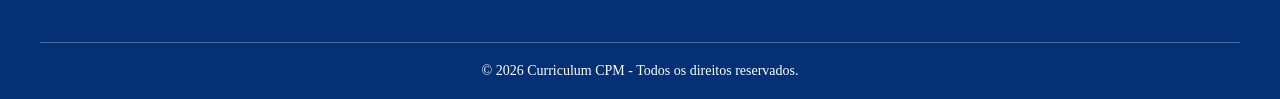
==== commit 846ce906: "Corrige caminhos dos recursos após merge com main" ====
--- a/index.html
+++ b/index.html
@@ -1,10 +1,13 @@
 <!DOCTYPE html>
-<html lang="en">
+<html lang="pt-BR">
 <head>
     <meta charset="UTF-8">
     <meta name="viewport" content="width=device-width, initial-scale=1.0">
     <title>Currículos Para Alunos 3cpm</title>
-    <link rel="stylesheet" href="style.css" />
+    <link rel="stylesheet" href="css/styles.css" />
+  <link rel="stylesheet" href="css/site-chrome.css">
+  <link rel="stylesheet" href="css/inicio.css">
+  <link rel="stylesheet" href="css/chatbot.css">
 </head>
   <body class="pagina-padrao">
     <header>
--- a/css/styles.css
+++ b/css/styles.css
@@ -0,0 +1,178 @@
+/* Estilos gerais e componentes usados nas páginas principais. Mantemos os padrões do navegador que já faziam parte do visual. */
+
+/* Define a fonte, o fundo e a cor do texto da página. */
+body {
+  margin: 0;
+  font-family: Georgia, serif;
+  background: #ffffffd0;
+  color: #1b1b1b;
+  transition: background-color .3s, color .3s;
+  overflow-x: hidden;
+}
+
+/* Mantém as cores, os espaços e o arredondamento do botão principal. */
+.botao-criar-curriculo,
+.botao-criar-curriculo:visited {
+  display: inline-block;
+  background: #043175;
+  color: rgb(250, 250, 250);
+  border: none;
+  padding: 12px 20px;
+  border-radius: 10px;
+  cursor: pointer;
+  text-decoration: none;
+  font-family: inherit;
+  font-size: 1rem;
+  font-weight: bold;
+  transition: transform 0.3s, background-color 0.3s;
+}
+
+/* Mantém o espaço interno das seções do site. */
+section {
+  padding: 40px;
+}
+
+/* Mantém a borda, o arredondamento e o tamanho mínimo dos campos. */
+input,
+textarea {
+  padding: 10px;
+  border-radius: 8px;
+  border: 1px solid #ccc;
+  min-width: 100px;
+}
+
+/* Define o tamanho e a aparência dos cards compartilhados entre páginas. */
+.card {
+  width: 300px;
+  max-width: 100%;
+  box-sizing: border-box;
+  background: white;
+  border-radius: 15px;
+  padding: 25px;
+  box-shadow: 0 5px 15px rgba(0,0,0,.1);
+  transition: .3s;
+  gap: 15px;
+}
+
+/* Mantém o efeito original quando o ponteiro passa sobre o elemento. */
+.card:hover {
+  transform: translateY(-8px);
+  box-shadow: 0 10px 25px rgba(0,0,0,.2);
+}
+
+/* Define o tamanho e a aparência dos cards compartilhados entre páginas. */
+.card h3 {
+  color: #043175;
+}
+
+/* Define o tamanho e a aparência dos cards compartilhados entre páginas. */
+.card p {
+  color: #555;
+  line-height: 1.5;
+}
+
+/* Define o tamanho e a aparência dos cards compartilhados entre páginas. */
+.card a {
+  display: inline-block;
+  margin-top: 15px;
+  text-decoration: none;
+  background: #043175;
+  color: white;
+  padding: 10px 20px;
+  border-radius: 10px;
+}
+
+/* Mantém o efeito original quando o ponteiro passa sobre o elemento. */
+.card a:hover {
+  background: #1565c0;
+}
+
+/* Mantém a transição dos botões ao interagir com eles. */
+button {
+  transition: .3s;
+}
+
+/* Mantém o efeito original quando o ponteiro passa sobre o elemento. */
+button:hover {
+  transform: translateY(-3px);
+}
+
+/* Define a cor e o tamanho dos títulos principais. */
+h1 {
+  color: #043175;
+  font-size: 42px;
+}
+
+/* Define a cor e a separação dos títulos de seção. */
+h2 {
+  color: #043175;
+  margin-bottom: 25px;
+}
+
+/* Organiza os cards lado a lado e permite a quebra de linha. */
+.cards {
+  display: flex;
+  gap: 25px;
+  flex-wrap: wrap;
+  justify-content: center;
+}
+
+/* Aplica as cores ou a posição original dos elementos quando o modo escuro está ativo. */
+body.dark-mode {
+  background: #212121;
+  color: #f5f5f5;
+}
+
+/* Aplica as cores ou a posição original dos elementos quando o modo escuro está ativo. */
+body.dark-mode .card {
+  background: #2b2b2b;
+  color: #f5f5f5;
+}
+
+/* Aplica as cores ou a posição original dos elementos quando o modo escuro está ativo. */
+body.dark-mode h1,
+body.dark-mode h2,
+body.dark-mode .card h3,
+body.dark-mode .card p {
+  color: #f5f5f5;
+}
+
+/* Aplica as cores ou a posição original dos elementos quando o modo escuro está ativo. */
+body.dark-mode input,
+body.dark-mode textarea {
+  background: #1f2937;
+  color: #dad4d4d0;
+  border-color: #555;
+}
+
+/* Aplica as cores ou a posição original dos elementos quando o modo escuro está ativo. */
+body.dark-mode button,
+body.dark-mode .card a {
+  background: #374151;
+}
+
+/* Aplica as cores ou a posição original dos elementos quando o modo escuro está ativo. */
+body.dark-mode .card a:hover {
+  background: #62a294;
+}
+
+/* Em telas de até 760 pixels, adapta a disposição sem mudar o conteúdo. */
+@media (max-width: 760px) {
+  /* Mantém o espaço interno das seções do site. */
+  section {
+    padding: 28px 16px;
+  }
+
+  /* Define a cor e o tamanho dos títulos principais. */
+  h1 {
+    font-size: clamp(32px, 10vw, 42px);
+  }
+
+  /* Define o tamanho e a aparência dos cards compartilhados entre páginas. */
+  .card {
+    width: 100%;
+    box-sizing: border-box;
+  }
+
+}
+
--- a/css/site-chrome.css
+++ b/css/site-chrome.css
@@ -0,0 +1,549 @@
+/* Cabeçalho, menu, logo, rodapé e botão de tema compartilhados.
+   pagina-padrao e pagina-complementar preservam as duas versões já existentes. */
+
+/* Mantém a largura e a posição do cabeçalho do site. */
+.pagina-padrao header {
+  width: 100%;
+}
+
+/* Alinha a logo e os links dentro da faixa de navegação. */
+.pagina-padrao nav,
+.site-chrome nav {
+  display: flex;
+  justify-content: space-between;
+  align-items: center;
+  background: #043175;
+  padding: 15px 30px;
+}
+
+/* Alinha a logomarca e o nome do site com os tamanhos originais. */
+.pagina-padrao .logo,
+.site-chrome .logo {
+  display: flex;
+  align-items: center;
+  gap: 15px;
+}
+
+/* Alinha a logomarca e o nome do site com os tamanhos originais. */
+.pagina-padrao .logo img,
+.site-chrome .logo img {
+  width: 60px;
+  height: 60px;
+}
+
+/* Mantém os detalhes próprios desta versão do componente. */
+.pagina-padrao .logo img {
+  border-radius: 100%;
+}
+
+/* Alinha a logomarca e o nome do site com os tamanhos originais. */
+.pagina-padrao .logo p {
+  color: white;
+  font-size: 22px;
+  font-weight: bold;
+}
+
+/* Organiza os links do menu e mantém a aparência da navegação. */
+.pagina-padrao .menu {
+  display: flex;
+  gap: 20px;
+}
+
+/* Organiza os links do menu e mantém a aparência da navegação. */
+.pagina-padrao .menu a {
+  color: white;
+  text-decoration: none;
+  background: #1565c0;
+  padding: 10px 15px;
+  border-radius: 15px;
+}
+
+/* Mantém o efeito original quando o ponteiro passa sobre o elemento. */
+.pagina-padrao .menu a:hover {
+  background: #62a294;
+}
+
+/* Destaca o link ou indicador que está selecionado no momento. */
+.pagina-padrao .menu a.ativo {
+  background-color: #62a294;
+  font-weight: bold;
+}
+
+/* Mantém as cores e o espaço do rodapé. */
+.pagina-padrao footer {
+  background-color: #043175;
+  color: white;
+  margin-top: 60px;
+}
+
+/* Distribui as colunas de informações, links e contato no rodapé. */
+.pagina-padrao .footer-container,
+.site-footer-standard .footer-container {
+  display: flex;
+  justify-content: space-around;
+  flex-wrap: wrap;
+  padding: 40px;
+  gap: 40px;
+}
+
+/* Distribui as colunas de informações, links e contato no rodapé. */
+.pagina-padrao .footer-container div,
+.site-footer-standard .footer-container div {
+  max-width: 300px;
+}
+
+/* Distribui as colunas de informações, links e contato no rodapé. */
+.pagina-padrao .footer-container h3 {
+  margin-bottom: 15px;
+}
+
+/* Organiza os links do rodapé e mantém seus espaçamentos. */
+.pagina-padrao .footer-links,
+.site-footer-standard .footer-links {
+  display: flex;
+  flex-direction: column;
+}
+
+/* Organiza os links do rodapé e mantém seus espaçamentos. */
+.pagina-padrao .footer-links a {
+  color: white;
+  text-decoration: none;
+  margin-bottom: 10px;
+}
+
+/* Mantém o efeito original quando o ponteiro passa sobre o elemento. */
+.pagina-padrao .footer-links a:hover,
+.site-footer-standard .footer-links a:hover {
+  color: #62a294;
+}
+
+/* Mantém as cores e o espaço do rodapé. */
+.pagina-padrao footer hr {
+  border: none;
+  height: 1px;
+  background-color: rgba(255,255,255,.3);
+  margin: 0 40px;
+}
+
+/* Mantém a posição e o tamanho do texto de direitos autorais. */
+.pagina-padrao .copyright,
+.site-footer-standard .copyright {
+  text-align: center;
+  padding: 20px;
+  margin: 0;
+  font-size: 14px;
+}
+
+/* Posiciona o botão de tema junto ao botão do chatbot. */
+.pagina-padrao .theme-toggle {
+  position: fixed;
+  right: 105px;
+  bottom: 36px;
+  z-index: 9998;
+  display: flex;
+  align-items: center;
+  gap: 8px;
+  background: #043175;
+  color: #fff;
+  border: none;
+  border-radius: 999px;
+  padding: 8px 10px;
+  box-shadow: 0 5px 15px rgba(0,0,0,.2);
+}
+
+/* Mantém o efeito original quando o ponteiro passa sobre o elemento. */
+.pagina-padrao .theme-toggle:hover {
+  transform: translateY(-3px);
+}
+
+/* Mantém os ícones de sol e lua no tamanho original. */
+.pagina-padrao .theme-icon {
+  font-size: 16px;
+  line-height: 1;
+}
+
+/* Desenha a trilha do botão de tema. */
+.pagina-padrao .theme-track {
+  width: 42px;
+  height: 22px;
+  border-radius: 999px;
+  background: #c3c3c3;
+  position: relative;
+  display: block;
+}
+
+/* Desenha a bolinha que muda de posição ao trocar o tema. */
+.pagina-padrao .theme-thumb {
+  width: 18px;
+  height: 18px;
+  border-radius: 50%;
+  background: #ffffffd0;
+  position: absolute;
+  top: 2px;
+  left: 2px;
+  transition: left .3s, background-color .3s;
+}
+
+/* Aplica as cores ou a posição original dos elementos quando o modo escuro está ativo. */
+body.pagina-padrao.dark-mode nav,
+body.pagina-padrao.dark-mode footer {
+  background: #111827;
+}
+
+/* Aplica as cores ou a posição original dos elementos quando o modo escuro está ativo. */
+body.pagina-padrao.dark-mode .menu a {
+  background: #374151;
+}
+
+/* Aplica as cores ou a posição original dos elementos quando o modo escuro está ativo. */
+body.pagina-padrao.dark-mode .menu a:hover,
+body.pagina-padrao.dark-mode .menu a.ativo {
+  background: #62a294;
+}
+
+/* Aplica as cores ou a posição original dos elementos quando o modo escuro está ativo. */
+body.pagina-padrao.dark-mode .theme-toggle {
+  background: #f5f5f5;
+  color: #111827;
+}
+
+/* Aplica as cores ou a posição original dos elementos quando o modo escuro está ativo. */
+body.pagina-padrao.dark-mode .theme-track {
+  background: #4d4d4d;
+}
+
+/* Aplica as cores ou a posição original dos elementos quando o modo escuro está ativo. */
+body.pagina-padrao.dark-mode .theme-thumb {
+  left: 22px;
+  background: #111827;
+}
+
+/* Em telas de até 760 pixels, adapta a disposição sem mudar o conteúdo. */
+@media (max-width: 760px) {
+  /* Alinha a logo e os links dentro da faixa de navegação. */
+  .pagina-padrao nav {
+    align-items: stretch;
+    flex-direction: column;
+    gap: 14px;
+    padding: 14px 16px;
+  }
+
+  /* Alinha a logomarca e o nome do site com os tamanhos originais. */
+  .pagina-padrao .logo {
+    min-width: 0;
+    gap: 12px;
+  }
+
+  /* Alinha a logomarca e o nome do site com os tamanhos originais. */
+  .pagina-padrao .logo img {
+    width: 48px;
+    height: 48px;
+    flex: 0 0 auto;
+  }
+
+  /* Alinha a logomarca e o nome do site com os tamanhos originais. */
+  .pagina-padrao .logo p {
+    margin: 0;
+    font-size: 20px;
+  }
+
+  /* Organiza os links do menu e mantém a aparência da navegação. */
+  .pagina-padrao .menu {
+    display: grid;
+    grid-template-columns: repeat(2, minmax(0, 1fr));
+    gap: 10px;
+    width: 100%;
+  }
+
+  /* Organiza os links do menu e mantém a aparência da navegação. */
+  .pagina-padrao .menu a {
+    min-width: 0;
+    padding: 10px 8px;
+    text-align: center;
+    overflow-wrap: anywhere;
+  }
+
+  /* Deixa o último link ocupar a linha inteira quando sobra uma posição no menu. */
+  .pagina-padrao .menu a:last-child:nth-child(odd) {
+    grid-column: 1 / -1;
+  }
+
+  /* Distribui as colunas de informações, links e contato no rodapé. */
+  .pagina-padrao .footer-container {
+    justify-content: flex-start;
+    padding: 32px 20px;
+  }
+
+  /* Distribui as colunas de informações, links e contato no rodapé. */
+  .pagina-padrao .footer-container div {
+    width: 100%;
+    max-width: none;
+  }
+
+  /* Mantém as cores e o espaço do rodapé. */
+  .pagina-padrao footer hr {
+    margin: 0 20px;
+  }
+
+}
+
+/* Posiciona o botão de tema junto ao botão do chatbot. */
+.pagina-complementar .theme-toggle {
+  position: fixed;
+  right: 105px;
+  bottom: 30px;
+  z-index: 9998;
+  display: inline-flex;
+  align-items: center;
+  gap: 7px;
+  min-height: 42px;
+  padding: 6px 9px;
+  color: #172033;
+  background: #fff;
+  border: 1px solid #cbd5e1;
+  border-radius: 999px;
+  box-shadow: 0 8px 22px rgba(0, 0, 0, .18);
+  cursor: pointer;
+}
+
+/* Desenha a trilha do botão de tema. */
+.pagina-complementar .theme-track {
+  display: inline-flex;
+  align-items: center;
+  width: 32px;
+  height: 18px;
+  padding: 2px;
+  background: #cbd5e1;
+  border-radius: 999px;
+}
+
+/* Desenha a bolinha que muda de posição ao trocar o tema. */
+.pagina-complementar .theme-thumb {
+  width: 14px;
+  height: 14px;
+  background: #fff;
+  border-radius: 50%;
+  transition: transform .2s ease;
+}
+
+/* Aplica as cores ou a posição original dos elementos quando o modo escuro está ativo. */
+body.pagina-complementar.dark-mode {
+  --fundo: #111827;
+  --branco: #1f2937;
+  --texto: #e5e7eb;
+  --texto-suave: #cbd5e1;
+  --linha: #475569;
+  --bg: #111827;
+  --surface: #1f2937;
+  --surface-soft: #263446;
+  --text: #e5e7eb;
+  --muted: #cbd5e1;
+  --line: #475569;
+}
+
+/* Aplica as cores ou a posição original dos elementos quando o modo escuro está ativo. */
+body.pagina-complementar.dark-mode .theme-toggle {
+  color: #f8fafc;
+  background: #1f2937;
+  border-color: #475569;
+}
+
+/* Aplica as cores ou a posição original dos elementos quando o modo escuro está ativo. */
+body.pagina-complementar.dark-mode .theme-track {
+  background: #1565c0;
+}
+
+/* Aplica as cores ou a posição original dos elementos quando o modo escuro está ativo. */
+body.pagina-complementar.dark-mode .theme-thumb {
+  transform: translateX(14px);
+}
+
+/* Em telas de até 600 pixels, adapta a disposição sem mudar o conteúdo. */
+@media (max-width: 600px) {
+  /* Posiciona o botão de tema junto ao botão do chatbot. */
+  .pagina-complementar .theme-toggle {
+    right: 88px;
+    bottom: 22px;
+  }
+
+}
+
+/* Define a fonte, o fundo e a cor do texto da página. */
+body.pagina-complementar {
+  display: block;
+  min-height: 100vh;
+  margin: 0;
+  font-family: Georgia, serif;
+  color: #1b1b1b;
+  background: #fff;
+  overflow-x: hidden;
+}
+
+/* Mantém a largura e a posição do cabeçalho do site. */
+header.site-chrome {
+  position: static;
+  z-index: auto;
+  width: 100%;
+  background: #043175;
+  box-shadow: none;
+}
+
+/* Alinha a logo e os links dentro da faixa de navegação. */
+.site-chrome nav {
+  width: auto;
+  max-width: none;
+  gap: 20px;
+  margin: 0;
+}
+
+/* Alinha a logomarca e o nome do site com os tamanhos originais. */
+.site-chrome .logo {
+  color: #fff;
+  font-size: 22px;
+  font-weight: bold;
+  text-decoration: none;
+  white-space: nowrap;
+}
+
+/* Alinha a logomarca e o nome do site com os tamanhos originais. */
+.site-chrome .logo img {
+  border: 0;
+  border-radius: 50%;
+  object-fit: cover;
+}
+
+/* Organiza os links do menu e mantém a aparência da navegação. */
+.site-chrome .menu {
+  display: flex;
+  flex-wrap: wrap;
+  justify-content: flex-end;
+  gap: 12px;
+}
+
+/* Mantém a transição dos botões ao interagir com eles. */
+.site-chrome .menu a,
+.site-chrome .menu button {
+  padding: 10px 15px;
+  color: #fff;
+  background: #1565c0;
+  border: 0;
+  border-radius: 15px;
+  font: inherit;
+  text-decoration: none;
+  cursor: pointer;
+}
+
+/* Mantém o efeito original quando o ponteiro passa sobre o elemento. */
+.site-chrome .menu a:hover,
+.site-chrome .menu a.ativo,
+.site-chrome .menu button:hover {
+  background: #62a294;
+}
+
+/* Mantém as cores e o espaço do rodapé. */
+.site-footer-standard {
+  margin-top: 60px;
+  color: #fff;
+  background: #043175;
+}
+
+/* Mantém as cores e o espaço do rodapé. */
+.site-footer-standard h3 {
+  margin: 0 0 15px;
+}
+
+/* Mantém as cores e o espaço do rodapé. */
+.site-footer-standard p {
+  margin: 0 0 10px;
+}
+
+/* Organiza os links do rodapé e mantém seus espaçamentos. */
+.site-footer-standard .footer-links a {
+  margin-bottom: 10px;
+  color: #fff;
+  text-decoration: none;
+}
+
+/* Mantém as cores e o espaço do rodapé. */
+.site-footer-standard hr {
+  height: 1px;
+  margin: 0 40px;
+  border: 0;
+  background: rgba(255,255,255,.3);
+}
+
+/* Aplica as cores ou a posição original dos elementos quando o modo escuro está ativo. */
+body.pagina-complementar.dark-mode {
+  color: #e5e7eb;
+  background: #1c1c1c;
+}
+
+/* Aplica as cores ou a posição original dos elementos quando o modo escuro está ativo. */
+body.pagina-complementar.dark-mode .site-footer-standard {
+  background: #061b42;
+}
+
+/* Em telas de até 760 pixels, adapta a disposição sem mudar o conteúdo. */
+@media (max-width: 760px) {
+  /* Alinha a logo e os links dentro da faixa de navegação. */
+  .site-chrome nav {
+    align-items: stretch;
+    flex-direction: column;
+    gap: 14px;
+    padding: 14px 16px;
+  }
+
+  /* Alinha a logomarca e o nome do site com os tamanhos originais. */
+  .site-chrome .logo {
+    min-width: 0;
+    gap: 12px;
+    white-space: normal;
+  }
+
+  /* Alinha a logomarca e o nome do site com os tamanhos originais. */
+  .site-chrome .logo img {
+    width: 48px;
+    height: 48px;
+    flex: 0 0 auto;
+  }
+
+  /* Organiza os links do menu e mantém a aparência da navegação. */
+  .site-chrome .menu {
+    display: grid;
+    grid-template-columns: repeat(2, minmax(0, 1fr));
+    gap: 10px;
+    width: 100%;
+  }
+
+  /* Mantém a transição dos botões ao interagir com eles. */
+  .site-chrome .menu a,
+  .site-chrome .menu button {
+    min-width: 0;
+    padding: 10px 8px;
+    text-align: center;
+    overflow-wrap: anywhere;
+  }
+
+  /* Deixa o último link ocupar a linha inteira quando sobra uma posição no menu. */
+  .site-chrome .menu > :last-child:nth-child(odd) {
+    grid-column: 1 / -1;
+  }
+
+  /* Distribui as colunas de informações, links e contato no rodapé. */
+  .site-footer-standard .footer-container {
+    justify-content: flex-start;
+    padding: 32px 20px;
+  }
+
+  /* Distribui as colunas de informações, links e contato no rodapé. */
+  .site-footer-standard .footer-container div {
+    width: 100%;
+    max-width: none;
+  }
+
+  /* Mantém as cores e o espaço do rodapé. */
+  .site-footer-standard hr {
+    margin: 0 20px;
+  }
+
+}
--- a/css/inicio.css
+++ b/css/inicio.css
@@ -0,0 +1,78 @@
+/* Estilos exclusivos do banner e das notícias da página inicial. */
+
+/* Mantém a imagem de fundo e posiciona a apresentação da página inicial. */
+.banner {
+  height: 500px;
+  background-image: url("https://www.folhadelondrina.com.br/img/Artigo-Destaque/3160000/Cornelio-Procopio-se-consolida-como-polo-regional-0316522800202202150851.jpg?xid=5674750");
+  background-size: cover;
+  background-position: center;
+  display: flex;
+  align-items: center;
+  padding-left: 80px;
+}
+
+/* Mantém a caixa de texto sobre a imagem da página inicial. */
+.apresentacao {
+  background: rgba(255, 255, 255, 0.723);
+  padding: 30px;
+  border-radius: 15px;
+  width: 400px;
+}
+
+/* Mantém o fundo e os espaços dos artigos de novidades. */
+.novidades article {
+  background: white;
+  padding: 20px;
+  margin: 15px;
+  border-radius: 15px;
+}
+
+/* Destaca cada notícia com a borda lateral e a sombra originais. */
+.noticia {
+  background: white;
+  border-left: 6px solid #043175;
+  padding: 20px;
+  margin-bottom: 20px;
+  border-radius: 12px;
+  box-shadow: 0 4px 10px rgba(0,0,0,.1);
+  transition: .3s;
+}
+
+/* Mantém o efeito original quando o ponteiro passa sobre o elemento. */
+.noticia:hover {
+  transform: translateY(-5px);
+}
+
+/* Aplica as cores ou a posição original dos elementos quando o modo escuro está ativo. */
+body.dark-mode .apresentacao,
+body.dark-mode .novidades article,
+body.dark-mode .noticia {
+  background: #2b2b2b;
+  color: #f5f5f5;
+}
+
+/* Aplica as cores ou a posição original dos elementos quando o modo escuro está ativo. */
+body.dark-mode .noticia p {
+  color: #f5f5f5;
+}
+
+/* Em telas de até 760 pixels, adapta a disposição sem mudar o conteúdo. */
+@media (max-width: 760px) {
+  /* Mantém a imagem de fundo e posiciona a apresentação da página inicial. */
+  .banner {
+    min-height: 500px;
+    height: auto;
+    padding: 40px 16px;
+    box-sizing: border-box;
+  }
+
+  /* Mantém a caixa de texto sobre a imagem da página inicial. */
+  .apresentacao {
+    width: 100%;
+    max-width: 400px;
+    padding: 24px;
+    box-sizing: border-box;
+  }
+
+}
+
--- a/css/chatbot.css
+++ b/css/chatbot.css
@@ -0,0 +1,336 @@
+/* Aparência do chatbot, antes escrita dentro do JavaScript. As cores, medidas e animações originais foram preservadas. */
+
+/* Mantém o preenchimento original do botão de abertura do chat. */
+.pagina-padrao .chatbot {
+  padding: 0;
+}
+
+/* Aplica as cores ou a posição original dos elementos quando o modo escuro está ativo. */
+body.pagina-padrao.dark-mode #cb-panel .cb-quick-replies button {
+  background: #fff;
+  color: #1B2A3D;
+  border-color: #cabf9e;
+}
+
+/* Aplica as cores ou a posição original dos elementos quando o modo escuro está ativo. */
+body.pagina-padrao.dark-mode #cb-panel .cb-quick-replies button:hover {
+  background: #043175;
+  color: #fff;
+  border-color: #043175;
+}
+
+/* Aplica as cores ou a posição original dos elementos quando o modo escuro está ativo. */
+body.pagina-padrao.dark-mode #cb-panel input {
+  background: #fff;
+  color: #1B2A3D;
+  border-color: #cabf9e;
+}
+
+/* Aplica as cores ou a posição original dos elementos quando o modo escuro está ativo. */
+body.pagina-padrao.dark-mode #cb-panel #cb-send {
+  background: #16223A;
+  color: #fff;
+}
+
+/* Posiciona e desenha o botão que abre e fecha a conversa. */
+#cb-toggle {
+  position: fixed;
+  bottom: 30px;
+  right: 30px;
+  z-index: 9999;
+  width: 60px;
+  height: 60px;
+  border-radius: 50%;
+  background: #043175;
+  border: none;
+  color: #fff;
+  box-shadow: 0 10px 24px rgba(0,0,0,0.35);
+  display: flex;
+  align-items: center;
+  justify-content: center;
+  font-size: 1.5rem;
+  cursor: pointer;
+  transition: transform .15s ease;
+  font-family: inherit;
+}
+
+/* Mantém o efeito original quando o ponteiro passa sobre o elemento. */
+#cb-toggle:hover {
+  transform: scale(1.06);
+}
+
+/* Alterna o ícone de conversa e o de fechar conforme o estado do botão. */
+#cb-toggle .cb-close-ic {
+  display: none;
+}
+
+/* Alterna o ícone de conversa e o de fechar conforme o estado do botão. */
+#cb-toggle.is-open .cb-chat-ic {
+  display: none;
+}
+
+/* Alterna o ícone de conversa e o de fechar conforme o estado do botão. */
+#cb-toggle.is-open .cb-close-ic {
+  display: block;
+}
+
+/* Mantém o tamanho, as cores e a animação da janela de conversa. */
+#cb-panel {
+  position: fixed;
+  bottom: 100px;
+  right: 30px;
+  z-index: 9999;
+  width: 340px;
+  max-width: calc(100vw - 32px);
+  height: 460px;
+  max-height: calc(100vh - 140px);
+  background: #F3ECD9;
+  color: #1B2A3D;
+  border-radius: 8px;
+  overflow: hidden;
+  display: flex;
+  flex-direction: column;
+  box-shadow: 0 20px 50px rgba(0,0,0,0.4);
+  opacity: 0;
+  transform: translateY(14px) scale(0.98);
+  pointer-events: none;
+  transition: opacity .18s ease, transform .18s ease;
+  font-family: -apple-system, BlinkMacSystemFont, 'Segoe UI', Arial, sans-serif;
+}
+
+/* Exibe a janela do chatbot quando o JavaScript adiciona a classe open. */
+#cb-panel.open {
+  opacity: 1;
+  transform: translateY(0) scale(1);
+  pointer-events: auto;
+}
+
+/* Organiza o nome da assistente e o indicador no topo do chat. */
+.cb-head {
+  background: #16223A;
+  color: #fff;
+  padding: 14px 16px;
+  display: flex;
+  align-items: center;
+  gap: 10px;
+  font-size: 0.85rem;
+  border-bottom: 3px solid #043175;
+}
+
+/* Organiza o nome da assistente e o indicador no topo do chat. */
+.cb-head .cb-dot {
+  width: 8px;
+  height: 8px;
+  border-radius: 50%;
+  background: #5fbf7a;
+  flex-shrink: 0;
+}
+
+/* Organiza o nome da assistente e o indicador no topo do chat. */
+.cb-head strong {
+  display: block;
+  font-size: 0.95rem;
+}
+
+/* Organiza o nome da assistente e o indicador no topo do chat. */
+.cb-head small {
+  opacity: 0.7;
+}
+
+/* Organiza as mensagens e permite rolar somente o histórico da conversa. */
+.cb-body {
+  flex: 1;
+  overflow-y: auto;
+  padding: 14px 14px 6px;
+  display: flex;
+  flex-direction: column;
+  gap: 10px;
+  font-size: 0.88rem;
+}
+
+/* Mantém o formato do balão e as quebras de linha das mensagens. */
+.cb-msg {
+  max-width: 86%;
+  padding: 9px 12px;
+  border-radius: 10px;
+  line-height: 1.4;
+  white-space: pre-line;
+}
+
+/* Alinha as respostas da assistente à esquerda com o fundo original. */
+.cb-msg.bot {
+  background: #E8DFC6;
+  align-self: flex-start;
+  border-bottom-left-radius: 2px;
+}
+
+/* Alinha as mensagens da pessoa à direita com suas cores originais. */
+.cb-msg.user {
+  background: #16223A;
+  color: #F3ECD9;
+  align-self: flex-end;
+  border-bottom-right-radius: 2px;
+}
+
+/* Organiza as três bolinhas que indicam que a resposta está sendo preparada. */
+.cb-typing {
+  display: flex;
+  align-items: center;
+  gap: 4px;
+  padding: 12px 14px;
+}
+
+/* Organiza as três bolinhas que indicam que a resposta está sendo preparada. */
+.cb-typing span {
+  width: 6px;
+  height: 6px;
+  border-radius: 50%;
+  background: #8a7f64;
+  opacity: 0.4;
+  animation: cb-blink 1.2s infinite ease-in-out;
+}
+
+/* Atrasa esta bolinha para criar a sequência da animação. */
+.cb-typing span:nth-child(2) {
+  animation-delay: 0.2s;
+}
+
+/* Atrasa esta bolinha para criar a sequência da animação. */
+.cb-typing span:nth-child(3) {
+  animation-delay: 0.4s;
+}
+
+/* Alterna a posição e a transparência das bolinhas durante a digitação. */
+@keyframes cb-blink {
+  /* Alterna a posição e a transparência das bolinhas durante a digitação. */
+  0%,
+  80%,
+  100% {
+    opacity: 0.3;
+    transform: translateY(0);
+  }
+
+  /* Alterna a posição e a transparência das bolinhas durante a digitação. */
+  40% {
+    opacity: 1;
+    transform: translateY(-3px);
+  }
+
+}
+
+/* Organiza os botões e links de resposta com o mesmo espaçamento. */
+.cb-quick-replies {
+  display: flex;
+  flex-direction: column;
+  gap: 6px;
+  margin-top: 2px;
+}
+
+/* Organiza os botões e links de resposta com o mesmo espaçamento. */
+.cb-quick-replies button,
+.cb-quick-replies a {
+  text-align: left;
+  background: #fff;
+  border: 1px solid #cabf9e;
+  border-radius: 6px;
+  padding: 8px 10px;
+  font-size: .85rem;
+  color: #1B2A3D;
+  cursor: pointer;
+  font-family: inherit;
+}
+
+/* Organiza os botões e links de resposta com o mesmo espaçamento. */
+.cb-quick-replies a {
+  display: block;
+  text-decoration: none;
+}
+
+/* Mantém o efeito original quando o ponteiro passa sobre o elemento. */
+.cb-quick-replies button:hover,
+.cb-quick-replies a:hover {
+  background: #043175;
+  border-color: #043175;
+}
+
+/* Mantém o efeito original quando o ponteiro passa sobre o elemento. */
+.cb-quick-replies a:hover {
+  color: #fff;
+}
+
+/* Alinha o campo de mensagem e o botão de envio na base do chat. */
+.cb-input-row {
+  display: flex;
+  gap: 8px;
+  padding: 10px 12px 12px;
+  border-top: 1px solid #E8DFC6;
+  background: #F3ECD9;
+}
+
+/* Alinha o campo de mensagem e o botão de envio na base do chat. */
+.cb-input-row input {
+  flex: 1;
+  border: 1px solid #cabf9e;
+  border-radius: 20px;
+  padding: 9px 14px;
+  font-size: 0.85rem;
+  font-family: inherit;
+}
+
+/* Mostra o foco para quem usa o teclado e mantém a indicação de interação. */
+.cb-input-row input:focus-visible,
+#cb-toggle:focus-visible,
+.cb-quick-replies button:focus-visible {
+  outline: 2px solid #043175;
+  outline-offset: 2px;
+}
+
+/* Alinha o campo de mensagem e o botão de envio na base do chat. */
+.cb-input-row button {
+  background: #16223A;
+  color: #fff;
+  border: none;
+  border-radius: 50%;
+  width: 38px;
+  height: 38px;
+  flex-shrink: 0;
+  font-size: 1rem;
+  cursor: pointer;
+  padding: 0;
+  display: flex;
+  align-items: center;
+  justify-content: center;
+  line-height: 1;
+  transform: none;
+}
+
+/* Mantém o efeito original quando o ponteiro passa sobre o elemento. */
+.cb-input-row button:hover {
+  background: #B23A2F;
+  transform: none;
+}
+
+/* Mantém a aparência da orientação abaixo do campo de mensagem. */
+.cb-note {
+  font-size: 0.62rem;
+  text-align: center;
+  color: #7a6f57;
+  padding: 0 12px 10px;
+}
+
+/* Reduz os movimentos quando essa preferência está ativada no dispositivo. */
+@media (prefers-reduced-motion: reduce) {
+  /* Posiciona e desenha o botão que abre e fecha a conversa. */
+  #cb-panel,
+  #cb-toggle {
+    transition: none !important;
+  }
+
+  /* Organiza as três bolinhas que indicam que a resposta está sendo preparada. */
+  .cb-typing span {
+    animation: none !important;
+    opacity: 0.6;
+  }
+
+}
+
